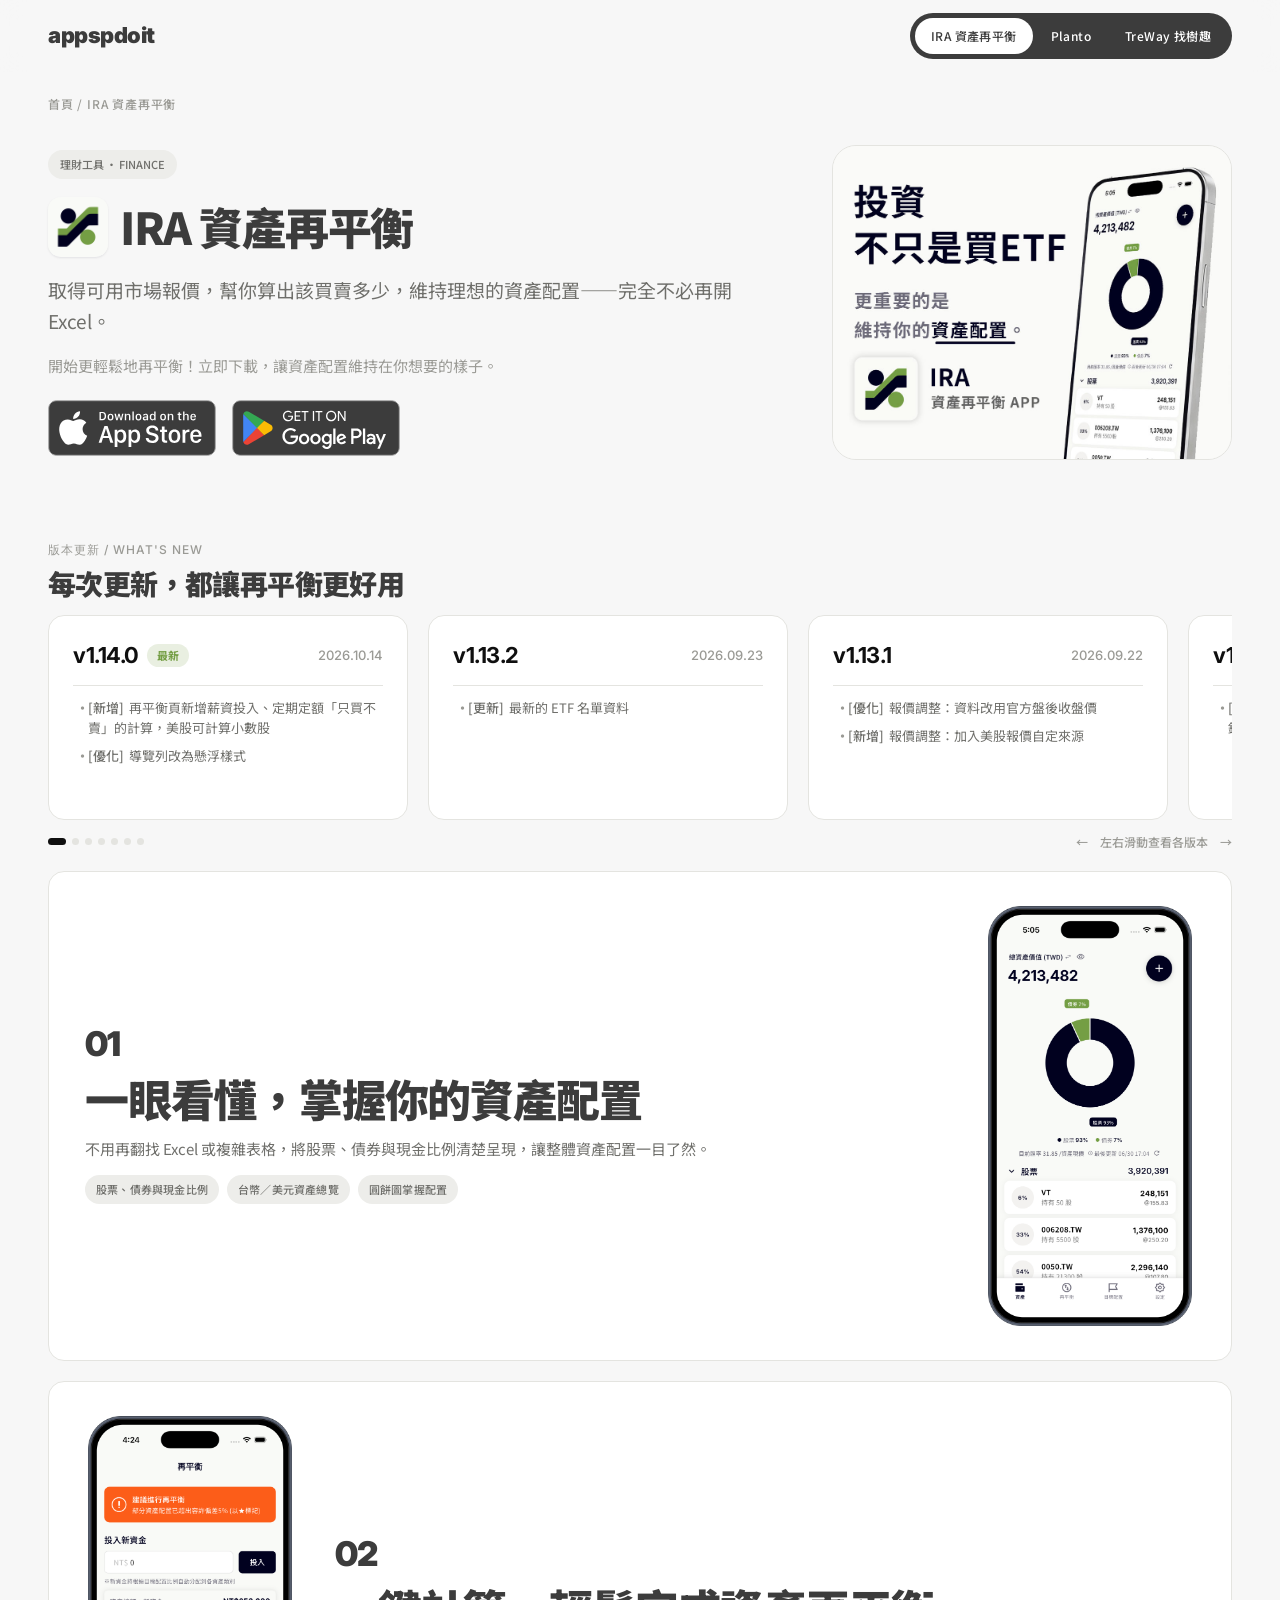
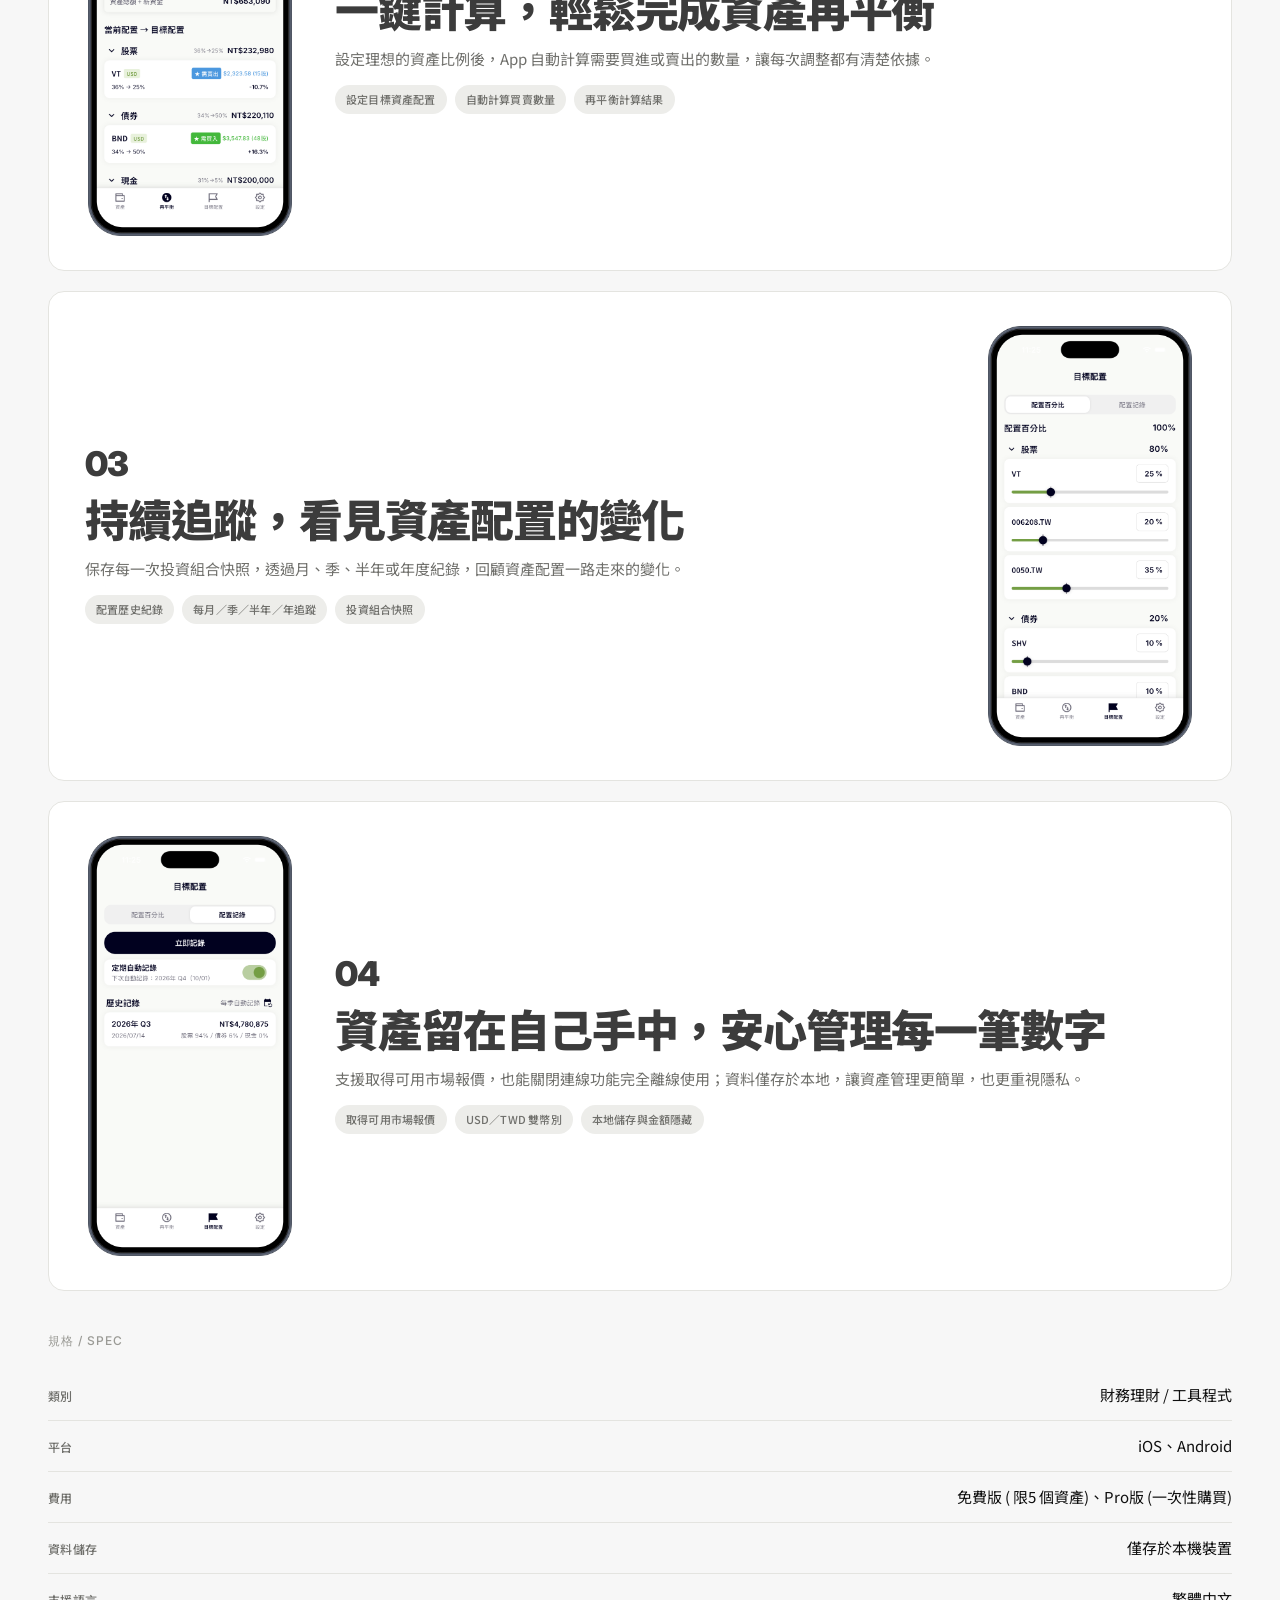
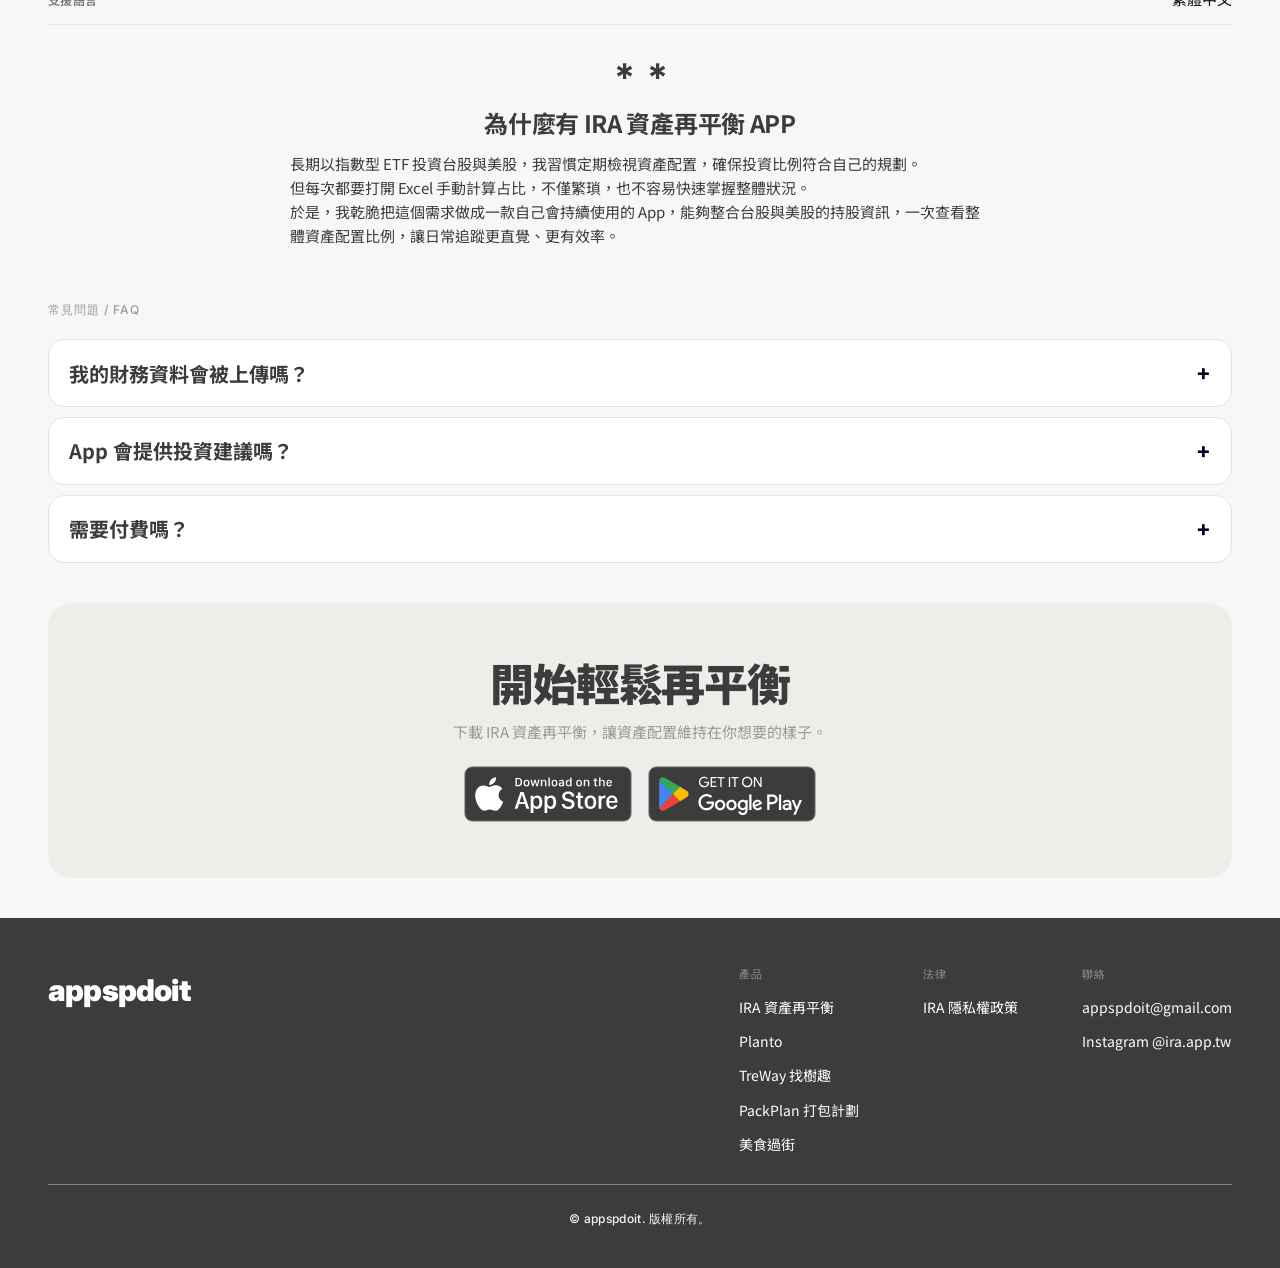
==== apps/ira.html @ a9413c8d "feat(fofo): 新增美食過街遊戲介紹頁，首頁改為每行 3 張卡 - game/fofo.html：照產品頁版型，含 hero（立即開玩按鈕）、三段功能介紹、規格、FAQ - 截圖取自線上版遊戲" ====
<!DOCTYPE html>
<html lang="zh-Hant">
<head>
  <!-- Google tag (gtag.js) -->
  <script async src="https://www.googletagmanager.com/gtag/js?id=G-VL5T086PDW"></script>
  <script>
    window.dataLayer = window.dataLayer || [];
    function gtag(){dataLayer.push(arguments);}
    gtag('js', new Date());

    gtag('config', 'G-VL5T086PDW');
  </script>
  <meta charset="UTF-8">
  <meta name="viewport" content="width=device-width, initial-scale=1.0">
  <title>IRA 資產再平衡 — appspdoit</title>
  <meta name="description" content="取得可用市場報價，一鍵計算資產再平衡買賣數量。支援美元台幣雙幣別，資料只存本地。">
  <link rel="preconnect" href="https://fonts.googleapis.com">
  <link rel="preconnect" href="https://fonts.gstatic.com" crossorigin>
  <link href="https://fonts.googleapis.com/css2?family=Inter:wght@400;500;700;900&family=Noto+Sans+TC:wght@400;500;700;900&display=swap" rel="stylesheet">
  <link rel="stylesheet" href="../assets/style.css">
  <link rel="icon" href="../assets/icon_appsodoit.png">
</head>
<body class="theme-ira">
  <input type="checkbox" id="nav-toggle" class="nav-toggle" aria-hidden="true" tabindex="-1">
  <header class="site-header">
    <div class="container nav has-menu">
      <a class="wordmark" href="../index.html">appspdoit</a>
      <nav class="nav-pill">
        <a class="active" href="ira.html">IRA 資產再平衡</a>
        <a href="planto.html">Planto</a>
        <a href="treway.html">TreWay 找樹趣</a>
      </nav>
      <label for="nav-toggle" class="burger" aria-label="開啟選單">
        <span></span><span></span><span></span>
      </label>
    </div>
  </header>

  <label for="nav-toggle" class="nav-overlay" aria-hidden="true"></label>
  <aside class="mobile-menu" aria-label="產品選單">
    <div class="mobile-menu-head">
      <span class="section-label">產品 / APPS</span>
      <label for="nav-toggle" class="menu-close" aria-label="關閉選單">✕</label>
    </div>
    <a class="active" href="ira.html">IRA 資產再平衡</a>
    <a href="planto.html">Planto</a>
    <a href="treway.html">TreWay 找樹趣</a>
    <a href="packplan.html">PackPlan 打包計劃</a>
    <a href="../game/fofo.html">美食過街</a>
  </aside>

  <div class="container crumb"><a href="../index.html">首頁</a> / IRA 資產再平衡</div>

  <main class="container">
    <section class="app-hero">
      <div class="app-hero-copy">
        <span class="chip">理財工具 · FINANCE</span>
        <div class="app-title">
          <img class="app-icon" src="../assets/app-icon-ira.png" alt="IRA 資產再平衡 App 圖示">
          <h1>IRA 資產再平衡</h1>
        </div>
        <p class="lede">取得可用市場報價，幫你算出該買賣多少，維持理想的資產配置——完全不必再開 Excel。</p>
        <p class="app-hero-note">開始更輕鬆地再平衡！立即下載，讓資產配置維持在你想要的樣子。</p>
        <div class="store-badges">
          <a href="https://apps.apple.com/tw/app/ira-%E8%B3%87%E7%94%A2%E5%86%8D%E5%B9%B3%E8%A1%A1/id6756092380" target="_blank" rel="noopener"><img src="../assets/badge-appstore.svg" alt="Download on the App Store"></a>
          <a href="https://play.google.com/store/apps/details?id=com.appspdoit.ira_app" target="_blank" rel="noopener"><img src="../assets/badge-googleplay.svg" alt="Get it on Google Play"></a>
        </div>
      </div>
      <div class="app-hero-media"><img src="../assets/ira-hero.png" alt="IRA 資產再平衡宣傳圖"></div>
    </section>

    <section class="whatsnew">
      <p class="section-label">版本更新 / WHAT'S NEW</p>
      <h2 class="wn-head">每次更新，都讓再平衡更好用</h2>
      <div class="wn-slider">
        <article class="wn-card">
          <div class="wn-card-top">
            <span class="wn-ver">v1.14.0</span>
            <span class="wn-latest">最新</span>
            <span class="wn-date">2026.10.14</span>
          </div>
          <div class="wn-divider"></div>
          <ul class="wn-notes">
            <li><span class="wn-tag add">[新增]</span>再平衡頁新增薪資投入、定期定額「只買不賣」的計算，美股可計算小數股</li>
            <li><span class="wn-tag imp">[優化]</span>導覽列改為懸浮樣式</li>
          </ul>
        </article>

        <article class="wn-card">
          <div class="wn-card-top">
            <span class="wn-ver">v1.13.2</span>
            <span class="wn-date">2026.09.23</span>
          </div>
          <div class="wn-divider"></div>
          <ul class="wn-notes">
            <li><span class="wn-tag imp">[更新]</span>最新的 ETF 名單資料</li>
          </ul>
        </article>

        <article class="wn-card">
          <div class="wn-card-top">
            <span class="wn-ver">v1.13.1</span>
            <span class="wn-date">2026.09.22</span>
          </div>
          <div class="wn-divider"></div>
          <ul class="wn-notes">
            <li><span class="wn-tag imp">[優化]</span>報價調整：資料改用官方盤後收盤價</li>
            <li><span class="wn-tag add">[新增]</span>報價調整：加入美股報價自定來源</li>
          </ul>
        </article>

        <article class="wn-card">
          <div class="wn-card-top">
            <span class="wn-ver">v1.12.1</span>
            <span class="wn-date">2026.08.05</span>
          </div>
          <div class="wn-divider"></div>
          <ul class="wn-notes">
            <li><span class="wn-tag imp">[優化]</span>「隱藏金額」全面升級：再平衡頁與配置記錄的金額、持股數一併遮蔽，隱私保護更完整</li>
          </ul>
        </article>

        <article class="wn-card">
          <div class="wn-card-top">
            <span class="wn-ver">v1.12.0</span>
            <span class="wn-date">2026.07.29</span>
          </div>
          <div class="wn-divider"></div>
          <ul class="wn-notes">
            <li><span class="wn-tag add">[新增]</span>深色模式</li>
            <li><span class="wn-tag imp">[優化]</span>全站彈窗與分頁樣式統一，細節更精緻</li>
            <li><span class="wn-tag fix">[修正]</span>重新匯入資料後「配置記錄」不顯示的問題</li>
          </ul>
        </article>

        <article class="wn-card">
          <div class="wn-card-top">
            <span class="wn-ver">v1.11.3</span>
            <span class="wn-date">2026.07.14</span>
          </div>
          <div class="wn-divider"></div>
          <ul class="wn-notes">
            <li><span class="wn-tag add">[新增]</span>「配置記錄」快照：自動記錄投資組合，支援每月/季/半年/年回顧</li>
            <li><span class="wn-tag add">[新增]</span>記錄可左右滑刪除、細項頁切換幣別</li>
            <li><span class="wn-tag imp">[優化]</span>App 開啟的更新說明彈窗改版</li>
          </ul>
        </article>

        <article class="wn-card">
          <div class="wn-card-top">
            <span class="wn-ver">v1.11.1</span>
            <span class="wn-date">2026.06.30</span>
          </div>
          <div class="wn-divider"></div>
          <ul class="wn-notes">
            <li><span class="wn-tag add">[新增]</span>「隱藏金額」眼睛開關</li>
            <li><span class="wn-tag add">[新增]</span>圓餅圖分組/幣別篩選、總資產標題點一下循環切換幣別</li>
            <li><span class="wn-tag imp">[優化]</span>股數小數、再平衡計算式格式等多項顯示</li>
          </ul>
        </article>

        <article class="wn-card">
          <div class="wn-card-top">
            <span class="wn-ver">v1.10.0</span>
            <span class="wn-date">2026.05.08</span>
          </div>
          <div class="wn-divider"></div>
          <ul class="wn-notes">
            <li><span class="wn-tag add">[新增]</span>更新報價：線上更新股價與匯率，可一鍵關閉離線使用</li>
            <li><span class="wn-tag add">[新增]</span>內建中文股票代號清單與建議下拉</li>
            <li><span class="wn-tag imp">[優化]</span>首頁說明與圖例說明彈窗</li>
          </ul>
        </article>
      </div>
      <div class="wn-foot">
        <div class="wn-dots"><i class="active"></i><i></i><i></i><i></i><i></i><i></i><i></i></div>
        <span class="wn-hint">←　左右滑動查看各版本　→</span>
      </div>
    </section>

    <section class="features">
      <article class="feature-card">
        <div class="feature-body">
          <span class="feature-num">01</span>
          <h3>一眼看懂，掌握你的資產配置</h3>
          <p>不用再翻找 Excel 或複雜表格，將股票、債券與現金比例清楚呈現，讓整體資產配置一目了然。</p>
          <div class="chips">
            <span class="chip-sm">股票、債券與現金比例</span>
            <span class="chip-sm">台幣／美元資產總覽</span>
            <span class="chip-sm">圓餅圖掌握配置</span>
          </div>
        </div>
        <div class="feature-media feature-media--shot"><img src="../assets/ira-screen-1.png" alt="IRA 資產總覽畫面"></div>
      </article>

      <article class="feature-card">
        <div class="feature-body">
          <span class="feature-num">02</span>
          <h3>一鍵計算，輕鬆完成資產再平衡</h3>
          <p>設定理想的資產比例後，App 自動計算需要買進或賣出的數量，讓每次調整都有清楚依據。</p>
          <div class="chips">
            <span class="chip-sm">設定目標資產配置</span>
            <span class="chip-sm">自動計算買賣數量</span>
            <span class="chip-sm">再平衡計算結果</span>
          </div>
        </div>
        <div class="feature-media feature-media--shot"><img src="../assets/ira-screen-2.png" alt="IRA 再平衡計算畫面"></div>
      </article>

      <article class="feature-card">
        <div class="feature-body">
          <span class="feature-num">03</span>
          <h3>持續追蹤，看見資產配置的變化</h3>
          <p>保存每一次投資組合快照，透過月、季、半年或年度紀錄，回顧資產配置一路走來的變化。</p>
          <div class="chips">
            <span class="chip-sm">配置歷史紀錄</span>
            <span class="chip-sm">每月／季／半年／年追蹤</span>
            <span class="chip-sm">投資組合快照</span>
          </div>
        </div>
        <div class="feature-media feature-media--shot"><img src="../assets/ira-screen-3.png" alt="IRA 目標配置設定畫面"></div>
      </article>

      <article class="feature-card">
        <div class="feature-body">
          <span class="feature-num">04</span>
          <h3>資產留在自己手中，安心管理每一筆數字</h3>
          <p>支援取得可用市場報價，也能關閉連線功能完全離線使用；資料僅存於本地，讓資產管理更簡單，也更重視隱私。</p>
          <div class="chips">
            <span class="chip-sm">取得可用市場報價</span>
            <span class="chip-sm">USD／TWD 雙幣別</span>
            <span class="chip-sm">本地儲存與金額隱藏</span>
          </div>
        </div>
        <div class="feature-media feature-media--shot"><img src="../assets/ira-screen-4.png" alt="IRA 配置記錄畫面"></div>
      </article>
    </section>

    <section class="spec">
      <p class="section-label">規格 / SPEC</p>
      <div class="spec-list">
        <div class="spec-row"><span class="k">類別</span><span class="v">財務理財 / 工具程式</span></div>
        <div class="spec-row"><span class="k">平台</span><span class="v">iOS、Android</span></div>
        <div class="spec-row"><span class="k">費用</span><span class="v">免費版 ( 限5 個資產)、Pro版 (一次性購買)</span></div>
        <div class="spec-row"><span class="k">資料儲存</span><span class="v">僅存於本機裝置</span></div>
        <div class="spec-row"><span class="k">支援語言</span><span class="v">繁體中文</span></div>
      </div>

      <div class="why">
        <span class="why-mark">＊＊</span>
        <h3>為什麼有 IRA 資產再平衡 APP</h3>
        <p>長期以指數型 ETF 投資台股與美股，我習慣定期檢視資產配置，確保投資比例符合自己的規劃。<br>但每次都要打開 Excel 手動計算占比，不僅繁瑣，也不容易快速掌握整體狀況。<br>於是，我乾脆把這個需求做成一款自己會持續使用的 App，能夠整合台股與美股的持股資訊，一次查看整體資產配置比例，讓日常追蹤更直覺、更有效率。</p>
      </div>
    </section>

    <!-- 先隱藏：方案 / PLANS 區塊（恢復時移除本註解即可）
    <section class="plans">
      <p class="section-label">方案 / PLANS</p>
      <h2 class="plans-head">免費開始，隨時升級 Pro</h2>
      <p class="plans-sub">免費版可管理 5 個資產；升級 Pro 解鎖無限資產與多種報價自動刷新間隔。一次性購買，無訂閱。</p>
      <div class="compare-wrap">
        <table class="compare">
          <thead>
            <tr>
              <th class="c-feat" scope="col">功能</th>
              <th class="c-free" scope="col">免費版</th>
              <th class="c-pro pro" scope="col">Pro 版<span class="c-badge">推薦</span></th>
            </tr>
          </thead>
          <tbody>
            <tr>
              <th scope="row">資產數量上限</th>
              <td class="diff-free">5 個</td>
              <td class="pro diff-pro">無限制</td>
            </tr>
            <tr>
              <th scope="row">報價自動刷新間隔</th>
              <td class="diff-free">手動更新</td>
              <td class="pro diff-pro">多種間隔可選</td>
            </tr>
            <tr>
              <th scope="row">資產配置圓餅圖總覽</th>
              <td><span class="chk-free">✓</span></td>
              <td class="pro"><span class="chk">✓</span></td>
            </tr>
            <tr>
              <th scope="row">一鍵再平衡計算</th>
              <td><span class="chk-free">✓</span></td>
              <td class="pro"><span class="chk">✓</span></td>
            </tr>
            <tr>
              <th scope="row">取得可用市場報價</th>
              <td><span class="chk-free">✓</span></td>
              <td class="pro"><span class="chk">✓</span></td>
            </tr>
            <tr>
              <th scope="row">USD／TWD 雙幣別</th>
              <td><span class="chk-free">✓</span></td>
              <td class="pro"><span class="chk">✓</span></td>
            </tr>
            <tr>
              <th scope="row">配置歷史與快照</th>
              <td><span class="chk-free">✓</span></td>
              <td class="pro"><span class="chk">✓</span></td>
            </tr>
            <tr>
              <th scope="row">本地儲存與金額隱藏</th>
              <td><span class="chk-free">✓</span></td>
              <td class="pro"><span class="chk">✓</span></td>
            </tr>
            <tr>
              <th scope="row">離線使用</th>
              <td><span class="chk-free">✓</span></td>
              <td class="pro"><span class="chk">✓</span></td>
            </tr>
            <tr class="row-price">
              <th scope="row">價格</th>
              <td>免費</td>
              <td class="pro diff-pro">一次性購買</td>
            </tr>
          </tbody>
        </table>
      </div>
      <p class="plans-note">免費版只限5個資產其他沒什麼差別功能，給配置越簡單的人完全使用！</p>
    </section>
    -->

    <section class="faq">
      <p class="section-label">常見問題 / FAQ</p>
      <div class="faq-list">
        <details class="faq-item">
          <summary>我的財務資料會被上傳嗎？</summary>
          <p>不會。你的投資組合與配置資料僅儲存在本機裝置上，App 不會將其上傳至伺服器。</p>
        </details>
        <details class="faq-item">
          <summary>App 會提供投資建議嗎？</summary>
          <p>不會。IRA 是一個計算與記錄工具，僅根據你輸入的目標比例協助試算，不構成任何投資建議或理財顧問服務。</p>
        </details>
        <details class="faq-item">
          <summary>需要付費嗎？</summary>
          <p>提供免費版（可加入 5 個資產）；如需加入更多資產，可透過一次性購買升級 Pro 版。</p>
        </details>
      </div>
    </section>

    <section class="cta">
      <h2>開始輕鬆再平衡</h2>
      <p>下載 IRA 資產再平衡，讓資產配置維持在你想要的樣子。</p>
      <div class="store-badges">
        <a href="https://apps.apple.com/tw/app/ira-%E8%B3%87%E7%94%A2%E5%86%8D%E5%B9%B3%E8%A1%A1/id6756092380" target="_blank" rel="noopener"><img src="../assets/badge-appstore.svg" alt="Download on the App Store"></a>
        <a href="https://play.google.com/store/apps/details?id=com.appspdoit.ira_app" target="_blank" rel="noopener"><img src="../assets/badge-googleplay.svg" alt="Get it on Google Play"></a>
      </div>
    </section>
  </main>

  <footer class="site-footer">
    <div class="container">
      <div class="footer-top">
        <span class="footer-wordmark">appspdoit</span>
        <div class="footer-cols">
          <div class="footer-col">
            <h4>產品</h4>
            <a href="../index.html#apps">IRA 資產再平衡</a>
            <a href="planto.html">Planto</a>
            <a href="treway.html">TreWay 找樹趣</a>
            <a href="packplan.html">PackPlan 打包計劃</a>
            <a href="../game/fofo.html">美食過街</a>
          </div>
          <div class="footer-col">
            <h4>法律</h4>
            <a href="../legal/ira-privacy.html">IRA 隱私權政策</a>
          </div>
          <div class="footer-col">
            <h4>聯絡</h4>
            <a href="mailto:appspdoit@gmail.com">appspdoit@gmail.com</a>
            <a href="https://www.instagram.com/ira.app.tw/" target="_blank" rel="noopener">Instagram @ira.app.tw</a>
          </div>
        </div>
      </div>
      <div class="footer-bottom">
        <span class="copy">© appspdoit. 版權所有。</span>
      </div>
    </div>
  </footer>
</body>
</html>
---- assets/style.css ----
/* ==========================================================================
   appspdoit — 共用樣式表（monochrome design system）
   對應 Figma：#Desktop · Home / #Desktop · IRA
   純 CSS，支援亮/暗色主題、響應式
   ========================================================================== */

:root {
  /* 顏色 tokens（取自 Figma 🎨 Design System） */
  --bg-page:      #f7f7f7;
  --bg-card:      #ffffff;
  --bg-subtle:    #ededea;
  --border:       #e4e4e0;
  --border-strong:#848484;

  --ink:          #0f0f0f;  /* 內文主色 */
  --ink-second:   #3c3c3c;  /* 字標 / 標題 / 深色元件 */
  --ink-muted:    #6f6f6b;
  --ink-faint:    #9a9a95;
  --ink-inverse:  #ffffff;
  --ink-inverse2: #f5f5f5;

  --surface-dark: #3c3c3c;  /* 頁尾 / 導覽膠囊 底色 */

  /* 主要按鈕（亮色：深底白字） */
  --btn-bg: var(--surface-dark);
  --btn-fg: var(--ink-inverse);

  /* 導覽膠囊 */
  --nav-bg:        var(--surface-dark);
  --nav-item:      var(--ink-inverse);
  --nav-active-bg: var(--bg-card);
  --nav-active-fg: var(--ink-second);

  /* 各 app 主題重點色（功能編號 / 小重點） */
  --accent: var(--ink-second);
  /* 法律頁內文重點色（統一深藍黑，與 IRA 相同） */
  --hl: #01011f;

  /* 相容舊法律頁樣式所需變數 */
  --bg: var(--bg-page);
  --bg-alt: var(--bg-subtle);
  --surface: var(--bg-card);
  --text: var(--ink);
  --text-muted: var(--ink-muted);
  --text-faint: var(--ink-faint);

  --radius: 16px;
  --maxw: 1280px;
  --pad: 48px;

  --shadow:    0 1px 3px rgba(16, 24, 40, .05), 0 1px 2px rgba(16, 24, 40, .04);
  --shadow-lg: 0 20px 54px rgba(13, 13, 13, .12);

  --font-latin: "Inter", -apple-system, BlinkMacSystemFont, "Segoe UI", Roboto, Helvetica, Arial, sans-serif;
  --font-cjk: "Noto Sans TC", "PingFang TC", "Microsoft JhengHei", sans-serif;
  --font: var(--font-latin), var(--font-cjk);

  /* 品牌強調色（版本更新標籤 / 方案表 Pro 欄）——各 app 主題覆寫；
     -soft / -tint 以 color-mix 對 --bg-card 推導，亮暗自動適配 */
  --brand:      #16a34a;                                          /* IRA 綠（預設） */
  --brand-ink:  #0f7a37;                                          /* soft 底上的文字 / 強調 */
  --brand-fg:   #ffffff;                                          /* brand 底上的文字 */
  --brand-soft: color-mix(in srgb, var(--brand) 16%, var(--bg-card));
  --brand-tint: color-mix(in srgb, var(--brand) 7%, var(--bg-card));
}

/* 各 app 主題色（重點色 + 品牌強調色） */
.theme-ira    { --accent: #01011f; --brand: #749E44; --brand-ink: #749E44; }
.theme-planto { --accent: #123020; --brand: #3f7a34; --brand-ink: #2f6a26; }
.theme-treway { --accent: #2c1c06; --brand: #7a5a3c; --brand-ink: #5f4326; }
.theme-packplan { --accent: #351500; --brand: #FF6B00; --brand-ink: #D65300; }
.theme-fofo   { --accent: #2b1e12; --brand: #BF5722; --brand-ink: #A4471A; }

@media (prefers-color-scheme: dark) {
  :root {
    --bg-page:      #111110;
    --bg-card:      #1b1b19;
    --bg-subtle:    #262623;
    --border:       #2f2f2b;
    --border-strong:#4d4d48;

    --ink:          #f3f3ef;
    --ink-second:   #ececE7;
    --ink-muted:    #adada6;
    --ink-faint:    #7c7c76;
    --ink-inverse:  #ffffff;
    --ink-inverse2: #f5f5f5;

    --surface-dark: #232320;

    --btn-bg: #f1f1ec;
    --btn-fg: #131311;

    --nav-bg:        #000000;
    --nav-item:      #e9e9e4;
    --nav-active-bg: #f1f1ec;
    --nav-active-fg: #131311;

    --accent: #e9e9e4;
    --hl: #cfe0ff;

    /* 暗色：品牌色提亮以維持對比，brand 底上改用深字 */
    --brand:     #34d17f;
    --brand-ink: #8fe9b3;
    --brand-fg:  #0c1a11;

    --shadow:    0 1px 3px rgba(0, 0, 0, .5);
    --shadow-lg: 0 20px 54px rgba(0, 0, 0, .55);
  }
  .theme-ira    { --accent: #cfe0ff; --brand: #9dc46e; --brand-ink: #b7d98f; }
  .theme-planto { --accent: #bfe7cd; --brand: #7fc96a; --brand-ink: #bfe7cd; }
  .theme-treway { --accent: #e8d3b3; --brand: #c9a878; --brand-ink: #e8d3b3; }
  .theme-packplan { --accent: #FFD4B0; --brand: #FF8A1F; --brand-ink: #FF9C3A; }
  .theme-fofo   { --accent: #F5DCC4; --brand: #E07A3C; --brand-ink: #F09A60; }
}

/* ---------- 基礎 ---------- */
* { box-sizing: border-box; }
html {
  scroll-behavior: smooth;
  /* sticky header 高度（72px）+ 20px 呼吸空間，避免錨點跳轉時標題被 header 蓋住 */
  scroll-padding-top: 92px;
}

body {
  margin: 0;
  font-family: var(--font-cjk), var(--font-latin);
  color: var(--ink);
  background: var(--bg-page);
  line-height: 1.6;
  -webkit-font-smoothing: antialiased;
  text-rendering: optimizeLegibility;
}

a { color: inherit; text-decoration: none; }

img { max-width: 100%; display: block; }

.container {
  width: 100%;
  max-width: var(--maxw);
  margin: 0 auto;
  padding: 0 var(--pad);
}

/* 拉丁字（品牌、按鈕、標籤）用 Inter */
.wordmark, .btn, .eyebrow, .section-label, .platform, .footer-wordmark,
.footer-col h4, .footer-bottom, .feature-num { font-family: var(--font-latin); }

/* ---------- 導覽列 ---------- */
.site-header {
  position: sticky;
  top: 0;
  z-index: 20;
  background: color-mix(in srgb, var(--bg-page) 90%, transparent);
  backdrop-filter: saturate(150%) blur(12px);
}
.site-header .nav {
  display: flex;
  align-items: center;
  justify-content: space-between;
  height: 72px;
}
.wordmark {
  font-weight: 900;
  font-size: 22px;
  letter-spacing: -.5px;
  color: var(--ink-second);
}
.nav-pill {
  display: inline-flex;
  align-items: center;
  gap: 2px;
  padding: 5px;
  border-radius: 999px;
  background: var(--nav-bg);
}
.nav-pill a {
  padding: 8px 16px;
  border-radius: 999px;
  font-family: var(--font-cjk);
  font-weight: 500;
  font-size: 12px;
  letter-spacing: .4px;
  color: var(--nav-item);
  white-space: nowrap;
  flex: 0 0 auto;
  transition: background .15s, color .15s;
}
.nav-pill a:hover { color: var(--nav-active-fg); background: color-mix(in srgb, var(--nav-active-bg) 25%, transparent); }
.nav-pill a.active { background: var(--nav-active-bg); color: var(--nav-active-fg); }
.nav-pill a.active:hover { background: var(--nav-active-bg); }

/* ---------- 手機版漢堡選單（右側抽屜，對應 Figma：Mobile · IRA · 選單開啟） ---------- */
.nav-toggle { position: absolute; opacity: 0; width: 0; height: 0; pointer-events: none; }
.burger {
  display: none;               /* 桌機隱藏；行動版由 .has-menu 顯示 */
  flex-direction: column;
  align-items: center;
  justify-content: center;
  gap: 5px;
  width: 46px;
  height: 40px;
  flex: 0 0 auto;
  border-radius: 12px;
  background: var(--bg-card);
  border: 1px solid var(--border);
  box-shadow: var(--shadow);
  cursor: pointer;
}
.burger span {
  display: block;
  width: 20px;
  height: 2px;
  border-radius: 2px;
  background: var(--ink-second);
}
.nav-overlay {
  display: none;
  position: fixed;
  inset: 0;
  z-index: 55;
  background: rgba(0, 0, 0, .42);
  opacity: 0;
  visibility: hidden;
  transition: opacity .28s ease, visibility .28s ease;
}
.mobile-menu {
  display: none;
  position: fixed;
  top: 0;
  right: 0;
  z-index: 60;
  height: 100%;
  width: min(80vw, 320px);
  flex-direction: column;
  padding: 14px 10px 24px;
  background: var(--surface-dark);
  box-shadow: -10px 0 40px rgba(0, 0, 0, .3);
  transform: translateX(100%);
  transition: transform .28s ease;
}
.mobile-menu-head {
  display: flex;
  align-items: center;
  justify-content: space-between;
  padding: 8px 14px 10px;
}
.mobile-menu-head .section-label { margin: 0; color: var(--ink-faint); }
.menu-close {
  cursor: pointer;
  color: var(--ink-inverse);
  font-size: 20px;
  line-height: 1;
  padding: 4px 10px;
  border-radius: 8px;
}
.menu-close:hover { background: rgba(255, 255, 255, .1); }
.mobile-menu a {
  padding: 16px 14px;
  font-family: var(--font-cjk);
  font-weight: 500;
  font-size: 16px;
  color: var(--ink-inverse);
  border-top: 1px solid rgba(255, 255, 255, .12);
}
.mobile-menu a.active { font-weight: 700; }
.mobile-menu a:hover { background: rgba(255, 255, 255, .06); }
.nav-toggle:checked ~ .nav-overlay { opacity: 1; visibility: visible; }
.nav-toggle:checked ~ .mobile-menu { transform: translateX(0); }

/* ---------- 按鈕 ---------- */
.btn {
  display: inline-flex;
  align-items: center;
  gap: 8px;
  padding: 13px 22px;
  border-radius: 999px;
  font-weight: 500;
  font-size: 13px;
  letter-spacing: .6px;
  border: 1px solid transparent;
  background: var(--bg-card);
  color: var(--ink-second);
  cursor: pointer;
  transition: transform .15s ease, background .15s, border-color .15s, box-shadow .15s;
}
.btn:hover { transform: translateY(-1px); }
.btn-primary { background: var(--btn-bg); color: var(--btn-fg); }
.btn-primary:hover { box-shadow: var(--shadow-lg); }
.btn-outline { background: var(--bg-card); color: var(--ink-second); border-color: var(--border); }
.btn-outline:hover { border-color: var(--border-strong); }

/* ---------- Hero（首頁） ---------- */
.hero {
  display: flex;
  flex-direction: column;
  align-items: flex-start;
  gap: 26px;
  padding: 64px 0 56px;
}
.eyebrow {
  display: inline-flex;
  align-items: center;
  gap: 8px;
  padding: 9px 14px;
  border-radius: 999px;
  background: var(--bg-card);
  border: 1px solid var(--border);
  font-weight: 500;
  font-size: 12px;
  letter-spacing: .6px;
  color: var(--ink-muted);
}
.eyebrow .dot {
  width: 8px; height: 8px; border-radius: 50%;
  background: #3fae6a;
  box-shadow: 0 0 0 3px color-mix(in srgb, #3fae6a 22%, transparent);
}
.hero h1 {
  margin: 0;
  font-family: var(--font-cjk);
  font-weight: 900;
  font-size: clamp(2.6rem, 6vw, 66px);
  line-height: 1.04;
  letter-spacing: -2px;
  color: var(--ink-second);
}
.hero .lede {
  margin: 0;
  max-width: 640px;
  font-size: 19px;
  line-height: 1.6;
  color: var(--ink-muted);
}

/* ---------- 區塊標題（eyebrow label） ---------- */
.section-label {
  font-weight: 500;
  font-size: 12px;
  letter-spacing: 1px;
  color: var(--ink-faint);
  margin: 0 0 20px;
}

/* ---------- 產品卡（首頁） ---------- */
.apps-section { padding: 8px 0 64px; }
.cards {
  display: grid;
  grid-template-columns: repeat(3, 1fr);
  gap: 20px;
}
.app-card {
  display: flex;
  flex-direction: column;
  gap: 16px;
  color: inherit;
}
.app-card .preview {
  border-radius: 16px;
  border: 1px solid var(--border);
  background: var(--bg-card);
  overflow: hidden;
  transition: transform .2s ease, box-shadow .2s ease, border-color .2s;
}
.app-card .preview img { width: 100%; height: auto; display: block; }
.app-card:hover .preview {
  transform: translateY(-4px);
  box-shadow: var(--shadow-lg);
  border-color: var(--border-strong);
}
.preview--empty {
  display: grid;
  place-items: center;
  font-size: 76px;
  background:
    radial-gradient(120% 120% at 50% 0%, color-mix(in srgb, var(--accent) 8%, var(--bg-card)), var(--bg-card));
}
.app-card .meta {
  display: flex;
  align-items: center;
  gap: 10px;
}
.tag {
  font-family: var(--font-cjk);
  font-weight: 500;
  font-size: 11px;
  letter-spacing: .4px;
  padding: 6px 12px;
  border-radius: 999px;
  background: var(--bg-subtle);
  border: 1px solid var(--border);
  color: var(--ink-second);
  white-space: nowrap;
}
.app-card h3 {
  margin: 0;
  font-family: var(--font-cjk);
  font-weight: 700;
  font-size: 20px;
  color: var(--ink-second);
}
.app-card p {
  margin: 0;
  font-size: 15px;
  line-height: 1.58;
  color: var(--ink-muted);
}
.platform {
  font-weight: 500;
  font-size: 11px;
  letter-spacing: .6px;
  color: var(--ink-faint);
}

/* ---------- 麵包屑 ---------- */
.crumb {
  padding-top: 22px;
  font-family: var(--font-cjk);
  font-weight: 500;
  font-size: 12px;
  letter-spacing: .8px;
  color: var(--ink-faint);
}
.crumb a { color: var(--ink-faint); }
.crumb a:hover { color: var(--ink-muted); }

/* ---------- 產品頁 Hero ---------- */
.app-hero {
  display: flex;
  align-items: center;
  gap: 40px;
  padding: 32px 0 40px;
}
.app-hero-copy {
  flex: 1 1 0;
  min-width: 0;
  display: flex;
  flex-direction: column;
  align-items: flex-start;
  gap: 18px;
}
.chip {
  font-family: var(--font-cjk);
  font-weight: 500;
  font-size: 11px;
  padding: 6px 12px;
  border-radius: 999px;
  background: var(--bg-subtle);
  color: var(--ink-muted);
}
.app-hero h1 {
  margin: 0;
  font-family: var(--font-cjk);
  font-weight: 900;
  font-size: clamp(2rem, 5vw, 44px);
  line-height: 1.08;
  letter-spacing: -1.2px;
  color: var(--ink-second);
}
.app-hero .lede {
  margin: 0;
  font-size: 19px;
  line-height: 1.6;
  color: var(--ink-muted);
}
.store-buttons { display: flex; gap: 12px; flex-wrap: wrap; padding-top: 4px; }

/* App 標題（icon + 名稱） */
.app-title { display: flex; align-items: center; gap: 12px; }
.app-title .app-icon {
  width: 60px; height: 60px; flex-shrink: 0;
  border-radius: 13px;
  box-shadow: var(--shadow);
}
.app-hero-note { margin: 0; font-size: 15px; line-height: 1.6; color: var(--ink-faint); }

/* 商店下載徽章 */
.store-badges { display: flex; gap: 16px; flex-wrap: wrap; align-items: center; padding-top: 4px; }
.store-badges a { display: block; transition: transform .15s ease, opacity .15s; }
.store-badges a:hover { transform: translateY(-1px); opacity: .88; }
.store-badges img { height: 56px; width: auto; display: block; }

.app-hero-media {
  flex-shrink: 0;
  width: 400px;
  border-radius: 24px;
  border: 1px solid var(--border);
  background: var(--bg-card);
  overflow: hidden;
}
.app-hero-media img { width: 100%; height: auto; display: block; }
.app-hero-media.preview--empty { aspect-ratio: 4 / 3; }

/* ---------- 功能卡（產品頁） ---------- */
.features {
  display: flex;
  flex-direction: column;
  gap: 20px;
  padding: 12px 0 8px;
}
.feature-card {
  display: flex;
  align-items: center;
  gap: 40px;
  padding: 34px 36px;
  border-radius: 16px;
  background: var(--bg-card);
  border: 1px solid var(--border);
}
.feature-card:nth-child(even) { flex-direction: row-reverse; }
.feature-body {
  flex: 1 1 0;
  min-width: 0;
  display: flex;
  flex-direction: column;
  gap: 14px;
}
.feature-num {
  font-weight: 900;
  font-size: 34px;
  letter-spacing: -1px;
  color: var(--ink-second);
  line-height: 1;
}
.feature-body h3 {
  margin: 0;
  font-family: var(--font-cjk);
  font-weight: 900;
  font-size: clamp(1.9rem, 4.2vw, 44px);
  line-height: 1.08;
  letter-spacing: -1.2px;
  color: var(--ink-second);
}
.feature-body > p {
  margin: 0;
  font-size: 15px;
  line-height: 1.6;
  color: var(--ink-muted);
}
.chips { display: flex; flex-wrap: wrap; gap: 8px; }
.chip-sm {
  font-family: var(--font-cjk);
  font-weight: 500;
  font-size: 11px;
  letter-spacing: .2px;
  padding: 6px 11px;
  border-radius: 999px;
  background: var(--bg-subtle);
  color: var(--ink-muted);
}
.feature-media {
  flex-shrink: 0;
  width: 210px;
  height: 420px;
  border-radius: 30px;
  padding: 10px;
  background: var(--bg-subtle);
  border: 1px solid var(--border);
}
/* 真實 App 截圖（含裝置外框，去除底框樣式） */
.feature-media--shot {
  background: none;
  border: none;
  padding: 0;
  display: flex;
  align-items: center;
  justify-content: center;
}
.feature-media--shot img { width: 100%; height: 100%; object-fit: contain; }
.media-screen {
  width: 100%;
  height: 100%;
  border-radius: 22px;
  background: linear-gradient(180deg, #cdeeea 0%, #ffffff 100%);
  display: flex;
  flex-direction: column;
  align-items: center;
  justify-content: center;
  gap: 10px;
  color: #4a4a45;
}
.media-emoji { font-size: 46px; line-height: 1; }
.media-label { font-size: 12px; color: #7d8a86; }
.media-screen img { width: 100%; height: 100%; object-fit: cover; border-radius: 22px; }

/* ---------- 規格 ---------- */
.spec { padding: 32px 0 8px; }
.spec-list { display: flex; flex-direction: column; }
.spec-row {
  display: flex;
  align-items: baseline;
  justify-content: space-between;
  gap: 16px;
  padding: 13px 0;
  border-bottom: 1px solid var(--border);
}
.spec-row .k {
  font-family: var(--font-cjk);
  font-weight: 500;
  font-size: 12px;
  letter-spacing: .3px;
  color: var(--ink-muted);
}
.spec-row .v {
  font-family: var(--font-cjk);
  font-size: 15px;
  color: var(--ink);
  text-align: right;
}

/* ---------- 為什麼有此 App ---------- */
.why {
  display: flex;
  flex-direction: column;
  align-items: center;
  gap: 14px;
  text-align: center;
  padding: 34px 36px 8px;
}
.why-mark {
  font-family: var(--font-latin);
  font-weight: 900;
  font-size: 34px;
  letter-spacing: -1px;
  line-height: 1;
  color: var(--ink-second);
}
.why h3 {
  margin: 0;
  font-family: var(--font-cjk);
  font-weight: 700;
  font-size: 24px;
  line-height: 1.3;
  letter-spacing: -.3px;
  color: var(--ink-second);
}
.why p { margin: 0; max-width: 700px; align-self: center; font-size: 15px; line-height: 1.6; text-align: left; color: var(--ink-second); }

/* ---------- FAQ ---------- */
.faq { padding: 36px 0 0; }
.faq-list { display: flex; flex-direction: column; gap: 10px; }
.faq-item {
  background: var(--bg-card);
  border: 1px solid var(--border);
  border-radius: 16px;
  padding: 0 20px;
}
.faq-item summary {
  list-style: none;
  cursor: pointer;
  display: flex;
  align-items: center;
  justify-content: space-between;
  gap: 16px;
  padding: 18px 0;
  font-family: var(--font-cjk);
  font-weight: 700;
  font-size: 20px;
  line-height: 1.35;
  color: var(--ink-second);
}
.faq-item summary::-webkit-details-marker { display: none; }
.faq-item summary::after {
  content: "+";
  font-family: var(--font-latin);
  font-size: 22px;
  color: var(--accent);
  transition: transform .2s;
}
.faq-item[open] summary::after { content: "\2212"; }
.faq-item p {
  margin: 0;
  padding: 0 0 18px;
  font-size: 15px;
  line-height: 1.6;
  color: var(--ink-muted);
}
.faq-item p a { color: var(--accent); text-decoration: underline; text-underline-offset: 2px; }

/* ---------- CTA ---------- */
.cta {
  margin: 40px 0;
  padding: 56px 24px;
  border-radius: 24px;
  background: var(--bg-subtle);
  display: flex;
  flex-direction: column;
  align-items: center;
  gap: 14px;
  text-align: center;
}
.cta h2 {
  margin: 0;
  font-family: var(--font-cjk);
  font-weight: 900;
  font-size: clamp(1.9rem, 5vw, 44px);
  line-height: 1.08;
  letter-spacing: -1.2px;
  color: var(--ink-second);
}
.cta p { margin: 0; font-size: 15px; color: var(--ink-faint); }
.cta .store-buttons { justify-content: center; padding-top: 8px; }
.cta .store-badges { justify-content: center; padding-top: 8px; }

/* ---------- 版本更新 slider（WHAT'S NEW） ---------- */
/* ---------- 跑馬燈（TreWay 樹資料更新公告） ---------- */
.tw-marquee-sec { padding: 24px 0 0; }
.tw-marquee {
  display: flex;
  align-items: center;
  gap: 14px;
  padding: 10px 16px;
  border-radius: 14px;
  background: color-mix(in srgb, var(--brand) 15%, var(--bg-card));
  border: 1px solid color-mix(in srgb, var(--brand) 30%, var(--border));
  overflow: hidden;
}
.tw-marquee-tag {
  flex: none;
  font-family: var(--font-cjk);
  font-weight: 700;
  font-size: 12px;
  letter-spacing: .3px;
  padding: 5px 12px;
  border-radius: 999px;
  background: var(--brand);
  color: var(--brand-fg);
}
.tw-marquee-vp {
  flex: 1 1 auto;
  min-width: 0;
  overflow: hidden;
}
.tw-marquee.is-scrolling .tw-marquee-vp {
  -webkit-mask: linear-gradient(90deg, transparent 0, #000 20px, #000 calc(100% - 20px), transparent 100%);
  mask: linear-gradient(90deg, transparent 0, #000 20px, #000 calc(100% - 20px), transparent 100%);
}
.tw-marquee-track {
  display: inline-flex;
  white-space: nowrap;
  will-change: transform;
}
.tw-marquee.is-scrolling .tw-marquee-track { animation: tw-marquee-scroll 32s linear infinite; }
.tw-marquee.is-scrolling:hover .tw-marquee-track { animation-play-state: paused; }
.tw-marquee-item {
  font-family: var(--font-cjk);
  font-size: 14px;
  line-height: 1.5;
  color: var(--ink-second);
  padding-right: 56px;
}
/* 內容不溢出（桌機）時：只顯示一份、去掉尾端留白，不捲動 */
.tw-marquee:not(.is-scrolling) .tw-marquee-item { padding-right: 0; }
.tw-marquee:not(.is-scrolling) .tw-marquee-item + .tw-marquee-item { display: none; }
.tw-marquee-item b { font-weight: 700; color: var(--brand-ink); }
@keyframes tw-marquee-scroll {
  from { transform: translateX(0); }
  to   { transform: translateX(-50%); }
}
@media (prefers-reduced-motion: reduce) {
  /* 不自動捲動：改為靜態換行顯示完整訊息 */
  .tw-marquee.is-scrolling .tw-marquee-track { animation: none; white-space: normal; }
  .tw-marquee.is-scrolling .tw-marquee-vp { -webkit-mask: none; mask: none; }
  .tw-marquee-item { padding-right: 0; }
  .tw-marquee-item + .tw-marquee-item { display: none; }
}

/* ---------- 樹木統計（TreWay 各縣市收錄，含 count-up） ---------- */
.treecount { padding: 40px 0 8px; }
.treecount .section-label { margin: 0 0 8px; }
.tc-grid { display: flex; gap: 16px; flex-wrap: wrap; align-items: stretch; }
.tc-tile {
  flex: 1 1 175px;
  min-width: 158px;
  background: var(--bg-card);
  border: 1px solid var(--border);
  border-radius: 16px;
  padding: 22px 24px;
  display: flex;
  flex-direction: column;
  gap: 8px;
}
.tc-total {
  flex: 1 1 250px;
  min-width: 230px;
  /* 直接對主題 --brand 做 color-mix；不用 --brand-soft（它在 :root 已被綠色定死） */
  background: color-mix(in srgb, var(--brand) 15%, var(--bg-card));
}
.tc-tile-head { display: flex; align-items: center; gap: 8px; font-size: 13px; }
.tc-tile-head svg { flex: none; }
.tc-total .tc-tile-head { color: var(--brand-ink); font-weight: 700; }
.tc-city { color: var(--ink-muted); font-weight: 500; }
.tc-num-row { display: flex; align-items: baseline; gap: 5px; }
.tc-num {
  font-family: var(--font-latin);
  font-weight: 900;
  line-height: 1;
  font-size: 44px;
  font-variant-numeric: tabular-nums;
  color: var(--brand-ink);
}
.tc-total .tc-num { color: var(--ink); font-size: 54px; }
.tc-unit { font-size: 15px; color: var(--ink-muted); }
.tc-total .tc-unit { font-size: 17px; }
/* 標題列內的「60 樹種」小數字（同樣有 count-up） */
.tc-total .tc-tile-head .tc-head-num { font-size: 13px; line-height: 1; color: inherit; }
.tc-cap { margin: 0; font-size: 12px; color: var(--ink-muted); }
.tc-bar { height: 4px; border-radius: 999px; background: color-mix(in srgb, var(--brand) 16%, var(--bg-card)); overflow: hidden; }
.tc-bar i { display: block; height: 100%; width: 0; background: var(--brand); border-radius: 999px; }

.whatsnew { padding: 40px 0 8px; }
.whatsnew .section-label { margin: 0 0 8px; }
.wn-head {
  margin: 0 0 16px;
  font-family: var(--font-cjk);
  font-weight: 900;
  font-size: clamp(1.5rem, 3.4vw, 28px);
  line-height: 1.12;
  letter-spacing: -.6px;
  color: var(--ink-second);
}
.wn-slider {
  display: flex;
  gap: 20px;
  overflow-x: auto;
  scroll-snap-type: x mandatory;
  padding-bottom: 4px;
  scrollbar-width: none;
  -ms-overflow-style: none;
  -webkit-overflow-scrolling: touch;
}
.wn-slider::-webkit-scrollbar { display: none; }
.wn-card {
  scroll-snap-align: start;
  flex: 0 0 360px;
  display: flex;
  flex-direction: column;
  gap: 12px;
  padding: 22px 24px 24px;
  border-radius: 16px;
  background: var(--bg-card);
  border: 1px solid var(--border);
}
.wn-card-top { display: flex; align-items: center; gap: 8px; }
.wn-ver { font-family: var(--font-latin); font-weight: 700; font-size: 22px; letter-spacing: -.5px; color: var(--ink); }
.wn-latest {
  font-family: var(--font-cjk); font-weight: 700; font-size: 11px;
  padding: 3px 10px; border-radius: 999px;
  /* 直接對主題 --brand 做 color-mix（--brand-soft 在 :root 被綠色定死） */
  background: color-mix(in srgb, var(--brand) 16%, var(--bg-card));
  color: var(--brand-ink);
}
.wn-date { margin-left: auto; font-family: var(--font-latin); font-weight: 500; font-size: 13px; color: var(--ink-faint); }
.wn-divider { height: 1px; background: var(--border); }
.wn-notes { display: flex; flex-direction: column; gap: 8px; margin: 0; padding: 0; list-style: none; }
.wn-notes li { position: relative; padding-left: 15px; font-size: 13px; line-height: 1.55; color: var(--ink-muted); }
.wn-notes li::before { content: "·"; position: absolute; left: 3px; top: -.05em; font-weight: 700; color: var(--ink-faint); }
.wn-tag { margin-right: 5px; font-family: var(--font-cjk); font-weight: 500; color: var(--ink-muted); }
.wn-card.more {
  align-items: center;
  justify-content: center;
  gap: 8px;
  background: var(--bg-subtle);
  border-color: transparent;
  text-align: center;
  color: inherit;
}
.wn-card.more:hover { background: var(--border); }
.wn-more-arrow { font-family: var(--font-latin); font-weight: 700; font-size: 28px; color: var(--ink-muted); }
.wn-more-text { font-family: var(--font-cjk); font-weight: 700; font-size: 15px; color: var(--ink-second); }
.wn-foot { display: flex; align-items: center; gap: 8px; padding-top: 8px; }
.wn-dots { display: flex; gap: 6px; }
.wn-dots i { width: 7px; height: 7px; border-radius: 999px; background: var(--border); }
.wn-dots i.active { width: 18px; background: var(--ink); }
.wn-hint { margin-left: auto; font-family: var(--font-cjk); font-weight: 500; font-size: 12px; color: var(--ink-faint); }

/* ---------- 方案比較表（PLANS） ---------- */
.plans { padding: 32px 0 8px; }
.plans .section-label { margin: 0 0 8px; }
.plans-head {
  margin: 0 0 12px;
  font-family: var(--font-cjk);
  font-weight: 900;
  font-size: clamp(1.5rem, 3.4vw, 28px);
  line-height: 1.12;
  letter-spacing: -.6px;
  color: var(--ink-second);
}
.plans-sub { margin: 0 0 16px; max-width: 760px; font-size: 15px; line-height: 1.6; color: var(--ink-muted); }
.compare-wrap { overflow-x: auto; -webkit-overflow-scrolling: touch; border-radius: 16px; border: 1px solid var(--border); }
.compare {
  width: 100%;
  min-width: 520px;
  border-collapse: collapse;
  background: var(--bg-card);
  font-family: var(--font-cjk);
}
.compare th, .compare td {
  padding: 15px 20px;
  text-align: center;
  font-size: 14px;
  border-bottom: 1px solid var(--border);
  vertical-align: middle;
}
.compare tbody tr:last-child th,
.compare tbody tr:last-child td { border-bottom: none; }
.compare thead th { font-weight: 700; color: var(--ink); }
.compare .c-feat { text-align: left; width: auto; color: var(--ink-muted); font-weight: 700; }
.compare .c-free { width: 200px; font-size: 16px; }
.compare .c-pro  { width: 220px; }
.compare tbody th[scope="row"] {
  text-align: left; font-weight: 500; font-size: 14px; color: var(--ink);
}
.compare thead .c-pro { color: var(--brand-ink); font-size: 16px; }
.compare .pro { background: color-mix(in srgb, var(--brand) 8%, var(--bg-card)); }
.c-badge {
  display: inline-block; margin-left: 6px; vertical-align: middle;
  font-size: 11px; font-weight: 700; padding: 2px 8px; border-radius: 999px;
  background: var(--brand); color: var(--brand-fg);
}
.compare .chk { color: var(--brand); font-weight: 700; }
.compare .chk-free { color: var(--ink-faint); font-weight: 700; }
.compare .diff-free { color: var(--ink-muted); }
.compare .diff-pro { color: var(--brand-ink); font-weight: 700; }
.compare .row-price th,
.compare .row-price td { font-weight: 700; }
.compare .row-price .diff-free,
.compare .row-price td:not(.pro) { color: var(--ink); }
.plans-note { margin: 18px 0 0; text-align: center; font-size: 14px; line-height: 1.6; color: var(--ink-muted); }
.compare .row-price .price-alt { display: block; margin-top: 3px; font-weight: 500; font-size: 12px; color: var(--ink-muted); }

/* 版本更新 / 方案表 —— 手機版 */
@media (max-width: 680px) {
  .whatsnew { padding: 28px 0 8px; }
  .wn-card { flex-basis: 284px; padding: 18px 20px 20px; }
  .wn-hint { display: none; }
  .compare { min-width: 0; }
  .compare th, .compare td { padding: 13px 10px; font-size: 13px; }
  .compare th:first-child, .compare td:first-child { padding-left: 14px; }
  .compare .c-free, .compare .c-pro { width: 78px; }
  .compare .c-free { font-size: 14px; }
  .compare thead .c-pro { font-size: 14px; }
  .compare tbody th[scope="row"] { font-size: 13px; }
  .c-badge { display: block; margin: 4px auto 0; width: max-content; }
}

/* ---------- 頁尾 ---------- */
.site-footer {
  background: var(--surface-dark);
  padding: 48px 0 40px;
  margin-top: 8px;
}
.footer-top {
  display: flex;
  align-items: flex-start;
  justify-content: space-between;
  gap: 40px;
  flex-wrap: wrap;
}
.footer-wordmark {
  font-weight: 900;
  font-size: 30px;
  letter-spacing: -.8px;
  color: var(--ink-inverse);
}
.footer-cols { display: flex; gap: 64px; flex-wrap: wrap; }
.footer-col { display: flex; flex-direction: column; gap: 12px; }
.footer-col h4 {
  margin: 0;
  font-weight: 500;
  font-size: 11px;
  letter-spacing: 1px;
  color: var(--ink-faint);
}
.footer-col a {
  font-family: var(--font-cjk);
  font-size: 14px;
  color: var(--ink-inverse);
}
.footer-col a:hover { color: var(--ink-inverse2); text-decoration: underline; }
.footer-bottom {
  margin-top: 28px;
  padding-top: 24px;
  border-top: 1px solid var(--border-strong);
  font-weight: 500;
  font-size: 12px;
  text-align: center;
}
.footer-bottom .copy { color: var(--ink-inverse2); letter-spacing: .3px; }

/* ---------- 法律頁（沿用舊結構，套新色票） ---------- */
.legal { max-width: calc(800px + 2 * var(--pad)); margin: 0 auto; padding-top: 40px; padding-bottom: 60px; }
.legal-app { display: flex; align-items: center; justify-content: center; gap: 12px; margin-bottom: 14px; }
.legal-app-icon { width: 44px; height: 44px; flex-shrink: 0; border-radius: 10px; box-shadow: var(--shadow); display: block; }
.legal-app-name { font-family: var(--font-cjk); font-weight: 900; font-size: 1.35rem; letter-spacing: -.2px; color: var(--ink-second); }
.legal h1 { font-size: 1.8rem; margin: 0 0 6px; text-align: center; color: var(--ink-second); }
.legal .meta { color: var(--ink-faint); font-size: .9rem; margin-bottom: 30px; text-align: center; }
.legal h2 { font-size: 1.2rem; margin: 34px 0 10px; color: var(--ink-second); }
.legal h3 { font-size: 1.02rem; margin: 22px 0 8px; color: var(--ink-second); }
.legal p, .legal li { color: var(--ink-muted); }
.legal .hl { color: var(--hl); }
.legal .callout p { margin: 0; color: var(--hl); }
.legal .callout p + p { margin-top: 10px; }
.legal .path {
  display: inline-block;
  background: var(--bg-card);
  border: 1px solid var(--border);
  border-radius: 8px;
  padding: 2px 10px;
  font-size: .9em;
  color: var(--ink-second);
  white-space: nowrap;
}
.legal ul { padding-left: 22px; }
.legal li { margin: 6px 0; }
.legal .callout {
  background: var(--bg-subtle); border: 1px solid var(--border);
  border-left: 3px solid var(--accent);
  border-radius: 8px; padding: 14px 18px; margin: 20px 0; font-size: .92rem;
}
.legal-card {
  background: var(--bg-card);
  border: 1px solid var(--border);
  border-radius: 16px;
  box-shadow: 0 1px 3px rgba(16, 24, 40, .05);
  padding: 40px;
  margin-top: 8px;
}
.legal-card > :first-child { margin-top: 0; }
.legal-card > h2:first-child { margin-top: 0; }

/* ---------- 響應式 ---------- */
@media (max-width: 1024px) {
  :root { --pad: 32px; }
  .cards { grid-template-columns: repeat(2, 1fr); }
}

@media (max-width: 860px) {
  .app-hero { flex-direction: column; align-items: stretch; }
  .app-hero-media { width: 100%; }
  .app-hero-media img { max-width: 480px; margin: 0 auto; }
  .feature-card,
  .feature-card:nth-child(even) { flex-direction: column; align-items: flex-start; gap: 24px; }
  .feature-media { width: 100%; height: 300px; }
  .feature-media--shot { height: 340px; }
  .media-screen { flex-direction: row; }
}

@media (max-width: 680px) {
  :root { --pad: 20px; }
  .cards { grid-template-columns: 1fr; gap: 50px; }
  #about p:not(.section-label) { text-align: left; }
  .hero { padding: 44px 0 40px; }
  .footer-top { flex-direction: column; gap: 28px; }
  .footer-cols { gap: 32px; }
  .feature-card { padding: 26px 22px; }
  /* 手機版首圖滿版：抵銷容器左右內距，去除圓角與外框 */
  .app-hero-media {
    width: auto;
    margin-left: calc(-1 * var(--pad));
    margin-right: calc(-1 * var(--pad));
    border: none;
    border-radius: 0;
  }
  .app-hero-media img { max-width: none; margin: 0; }
  .legal-card { padding: 24px 20px; }
  /* 跑馬燈：手機版縮小字級與內距，比照 Figma Mobile · TreWay */
  .tw-marquee-sec { padding: 20px 0 0; }
  .tw-marquee { gap: 10px; padding: 9px 12px; border-radius: 12px; }
  .tw-marquee-tag { font-size: 11px; padding: 4px 9px; }
  .tw-marquee-item { font-size: 13px; padding-right: 44px; }
  .tw-marquee.is-scrolling .tw-marquee-vp {
    -webkit-mask: linear-gradient(90deg, transparent 0, #000 12px, #000 calc(100% - 12px), transparent 100%);
    mask: linear-gradient(90deg, transparent 0, #000 12px, #000 calc(100% - 12px), transparent 100%);
  }
  /* 樹木統計：手機版總數滿寬、兩縣市各半 */
  .tc-tile { flex-basis: calc(50% - 8px); min-width: 0; padding: 18px 18px; }
  .tc-total { flex-basis: 100%; }
  .tc-num { font-size: 38px; }
  .tc-total .tc-num { font-size: 46px; }
  .tc-total .tc-tile-head .tc-head-num { font-size: 13px; }
}

/* 手機版頁首：字標與導覽分行，導覽膠囊可橫向捲動不溢出 */
@media (max-width: 620px) {
  .site-header .nav {
    height: auto;
    flex-wrap: wrap;
    gap: 12px;
    padding-top: 12px;
    padding-bottom: 12px;
  }
  .nav-pill {
    max-width: 100%;
    overflow-x: auto;
    overscroll-behavior-x: contain;
    scrollbar-width: none;
    -ms-overflow-style: none;
  }
  .nav-pill::-webkit-scrollbar { display: none; }
  .nav-pill a { padding: 8px 14px; }

  /* 有漢堡選單的頁面（如 IRA）：改用右上漢堡鈕，隱藏膠囊導覽 */
  .has-menu .nav-pill { display: none; }
  .has-menu .burger { display: inline-flex; }
  .nav-overlay { display: block; }
  .mobile-menu { display: flex; }
}
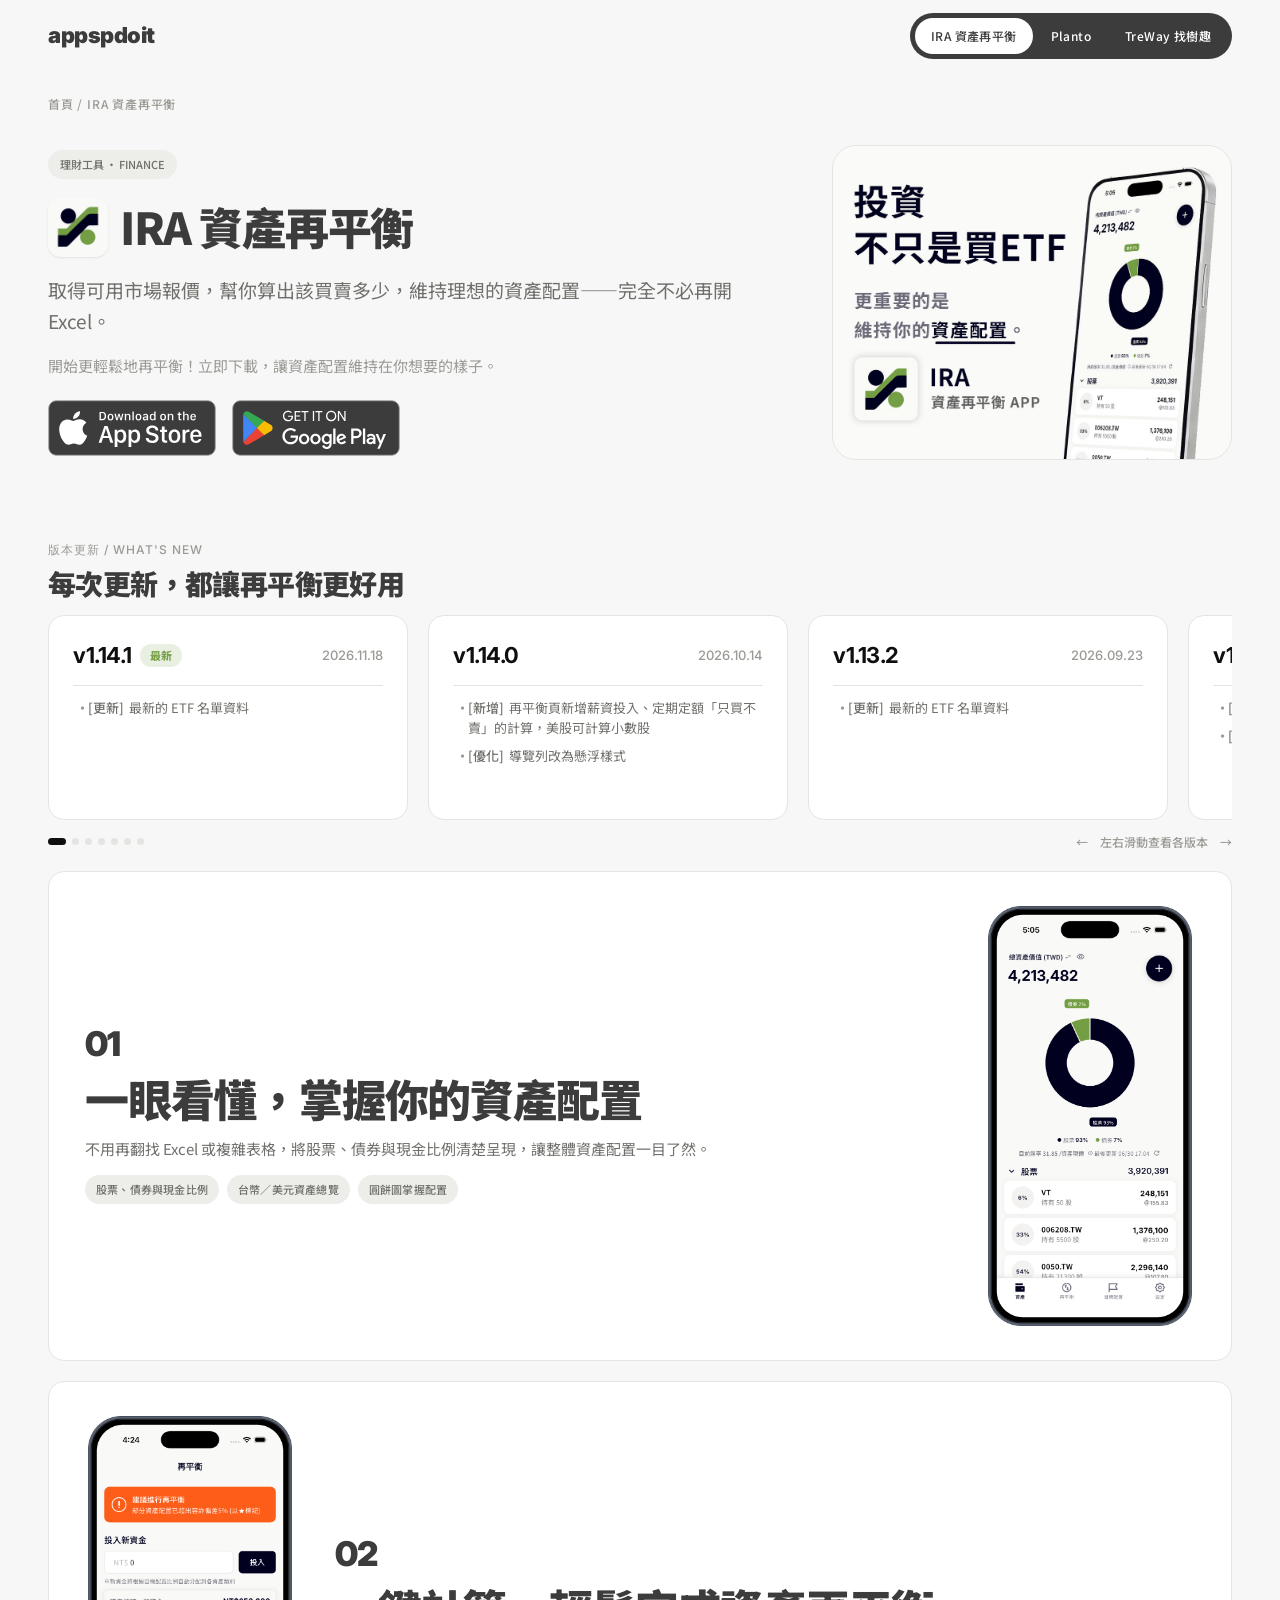
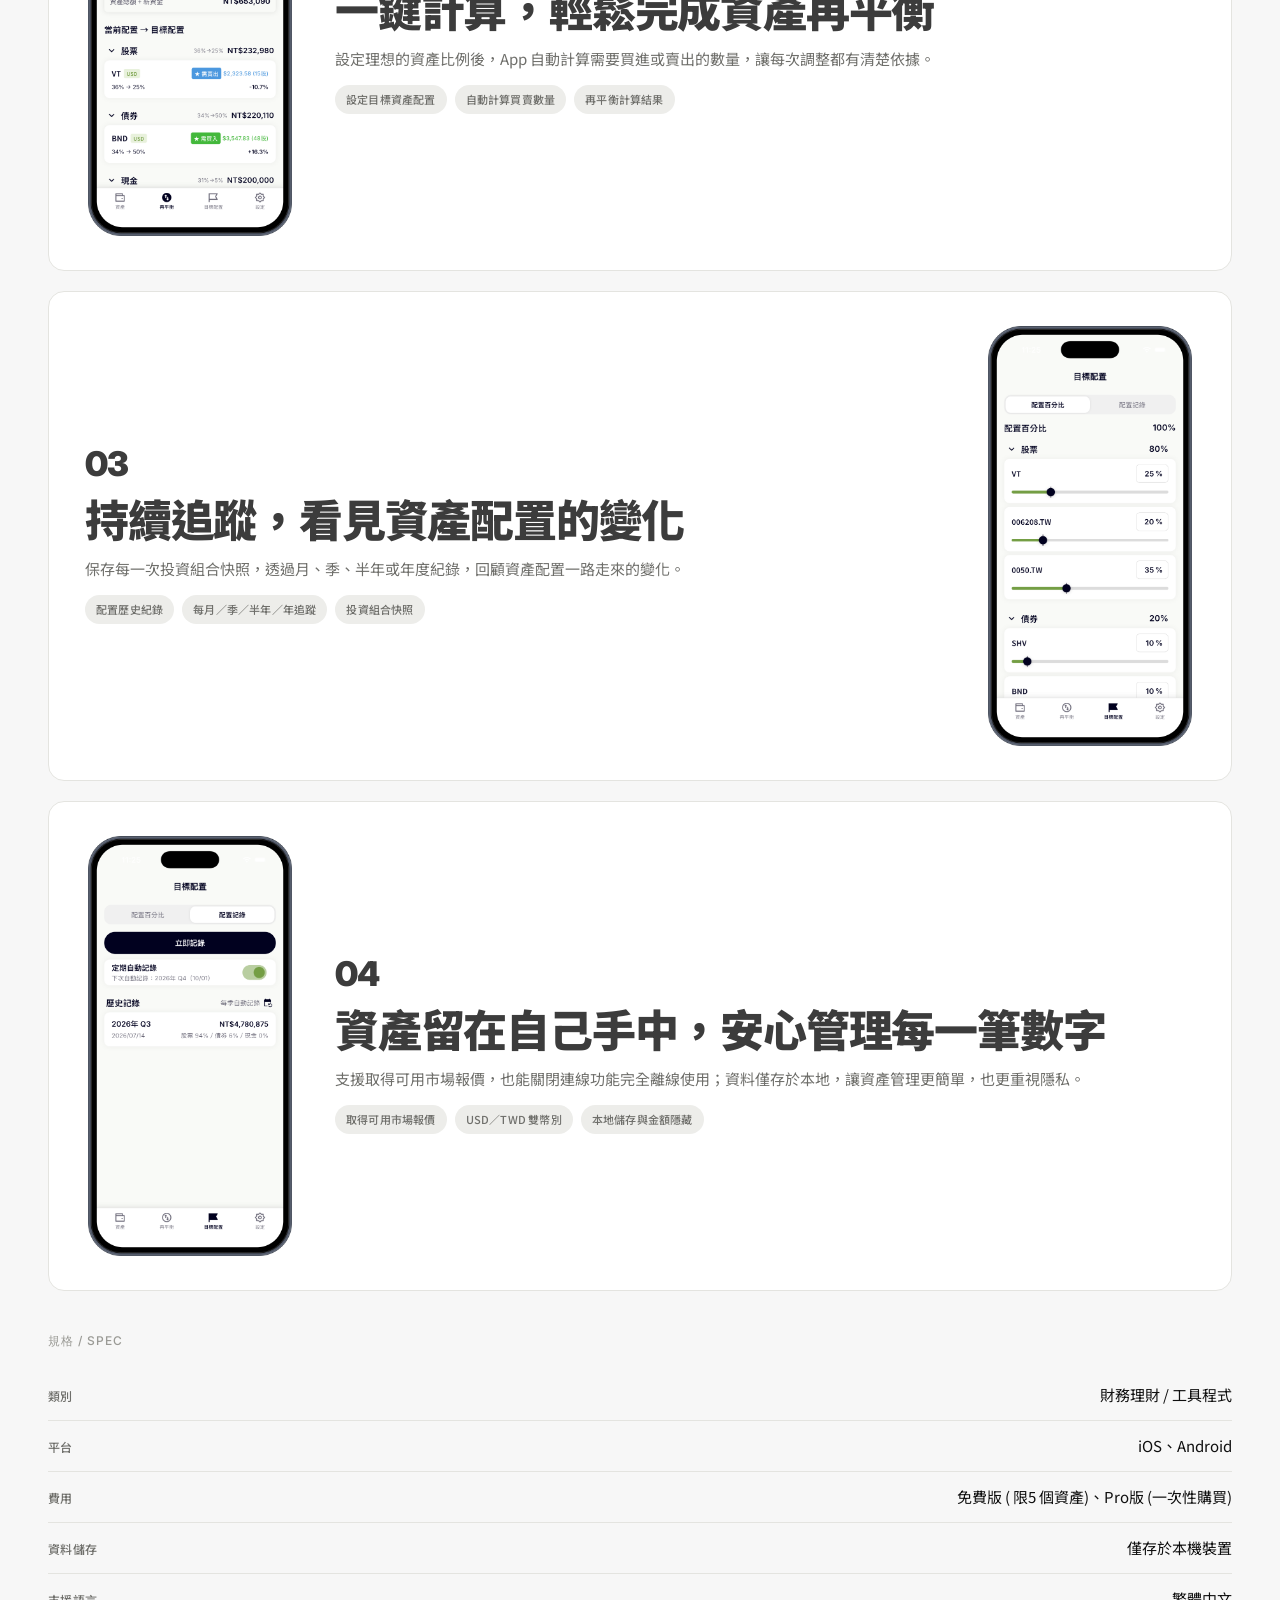
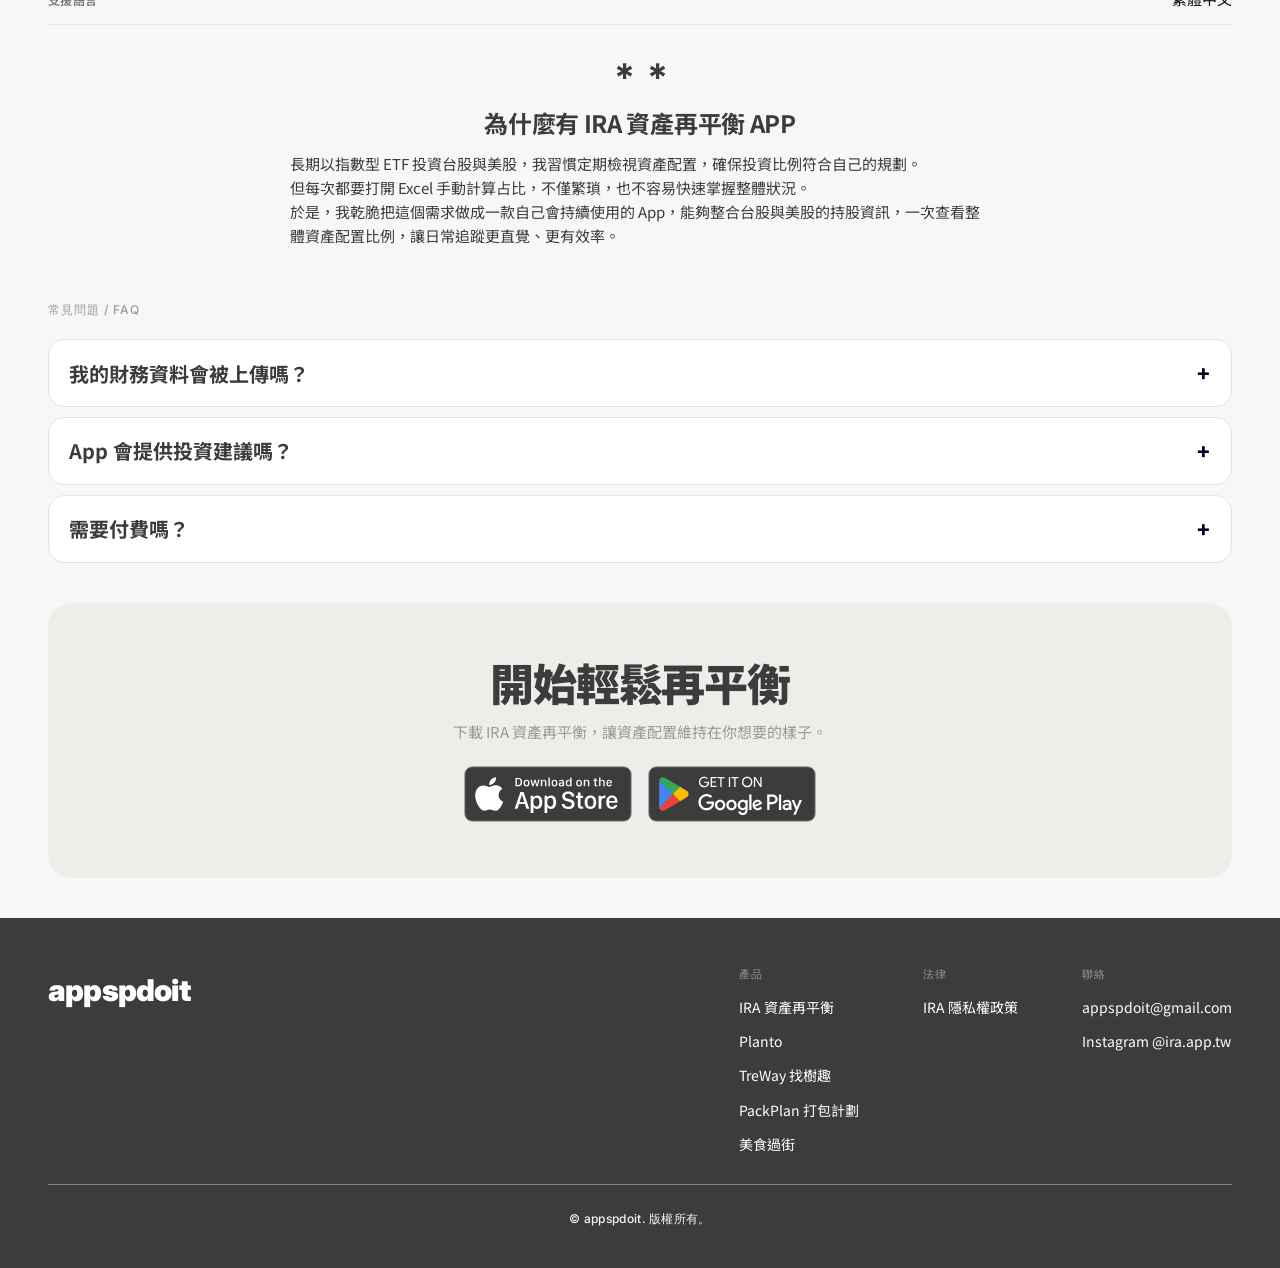
==== commit 9a681807: "feat: 更新 IRA v1.14.1 與 Planto v1.1.19 版本說明 Co-Authored-By: Claude Opus 5.5 <noreply@anthropic.com>" ====
--- a/apps/ira.html
+++ b/apps/ira.html
@@ -14,6 +14,16 @@
   <meta name="viewport" content="width=device-width, initial-scale=1.0">
   <title>IRA 資產再平衡 — appspdoit</title>
   <meta name="description" content="取得可用市場報價，一鍵計算資產再平衡買賣數量。支援美元台幣雙幣別，資料只存本地。">
+  <meta property="og:type" content="website">
+  <meta property="og:site_name" content="appspdoit">
+  <meta property="og:title" content="IRA 資產再平衡 — appspdoit">
+  <meta property="og:description" content="取得可用市場報價，一鍵計算資產再平衡買賣數量。支援美元台幣雙幣別，資料只存本地。">
+  <meta property="og:url" content="https://shiaupingj.github.io/appspdoit/apps/ira.html">
+  <meta property="og:image" content="https://shiaupingj.github.io/appspdoit/assets/og-ira.jpg">
+  <meta property="og:image:width" content="1200">
+  <meta property="og:image:height" content="630">
+  <meta property="og:locale" content="zh_TW">
+  <meta name="twitter:card" content="summary_large_image">
   <link rel="preconnect" href="https://fonts.googleapis.com">
   <link rel="preconnect" href="https://fonts.gstatic.com" crossorigin>
   <link href="https://fonts.googleapis.com/css2?family=Inter:wght@400;500;700;900&family=Noto+Sans+TC:wght@400;500;700;900&display=swap" rel="stylesheet">
@@ -75,8 +85,19 @@
       <div class="wn-slider">
         <article class="wn-card">
           <div class="wn-card-top">
+            <span class="wn-ver">v1.14.1</span>
+            <span class="wn-latest">最新</span>
+            <span class="wn-date">2026.11.18</span>
+          </div>
+          <div class="wn-divider"></div>
+          <ul class="wn-notes">
+            <li><span class="wn-tag imp">[更新]</span>最新的 ETF 名單資料</li>
+          </ul>
+        </article>
+
+        <article class="wn-card">
+          <div class="wn-card-top">
             <span class="wn-ver">v1.14.0</span>
-            <span class="wn-latest">最新</span>
             <span class="wn-date">2026.10.14</span>
           </div>
           <div class="wn-divider"></div>
--- a/assets/style.css
+++ b/assets/style.css
@@ -639,6 +639,8 @@
 
 /* ---------- FAQ ---------- */
 .faq { padding: 36px 0 0; }
+/* FAQ 為頁面最後一段（無 CTA）時：與頁尾的距離 = 標籤到第一題的 20px（12 + 頁尾 margin-top 8） */
+.faq:last-child { padding-bottom: 12px; }
 .faq-list { display: flex; flex-direction: column; gap: 10px; }
 .faq-item {
   background: var(--bg-card);
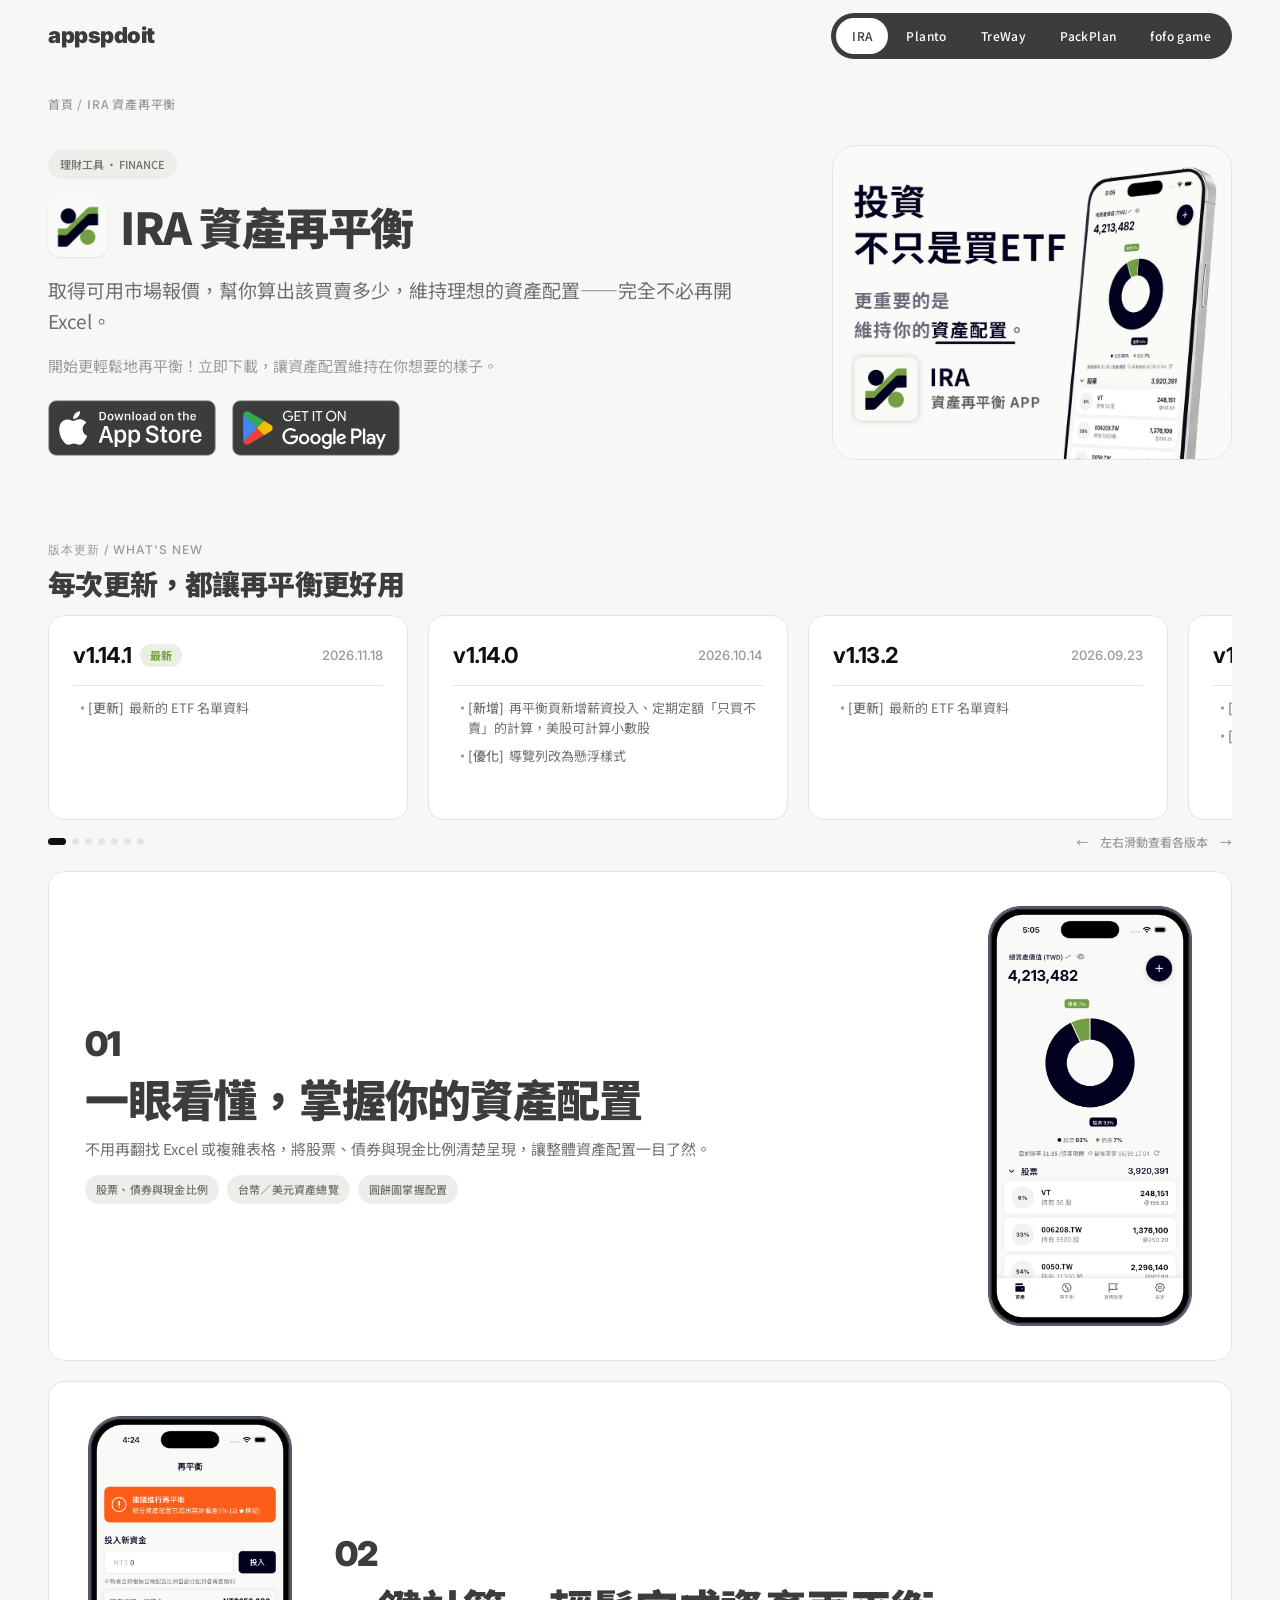
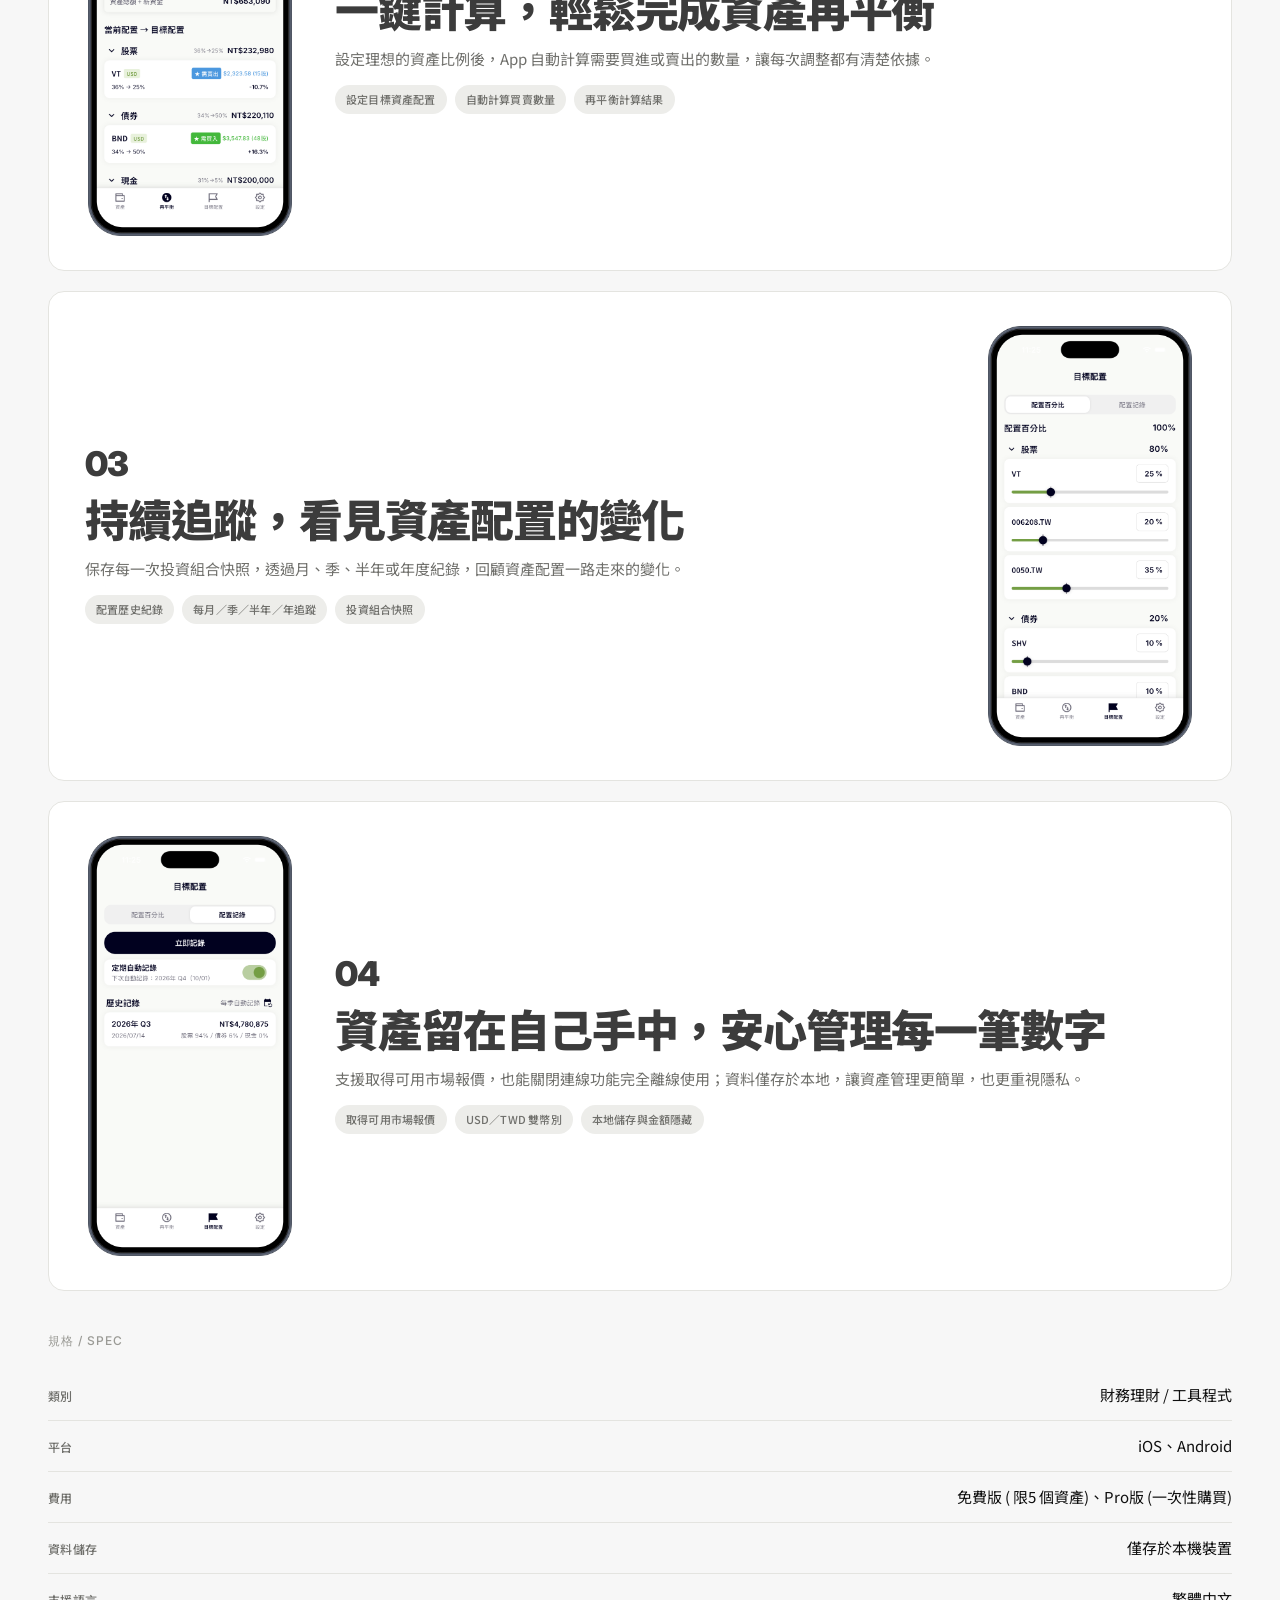
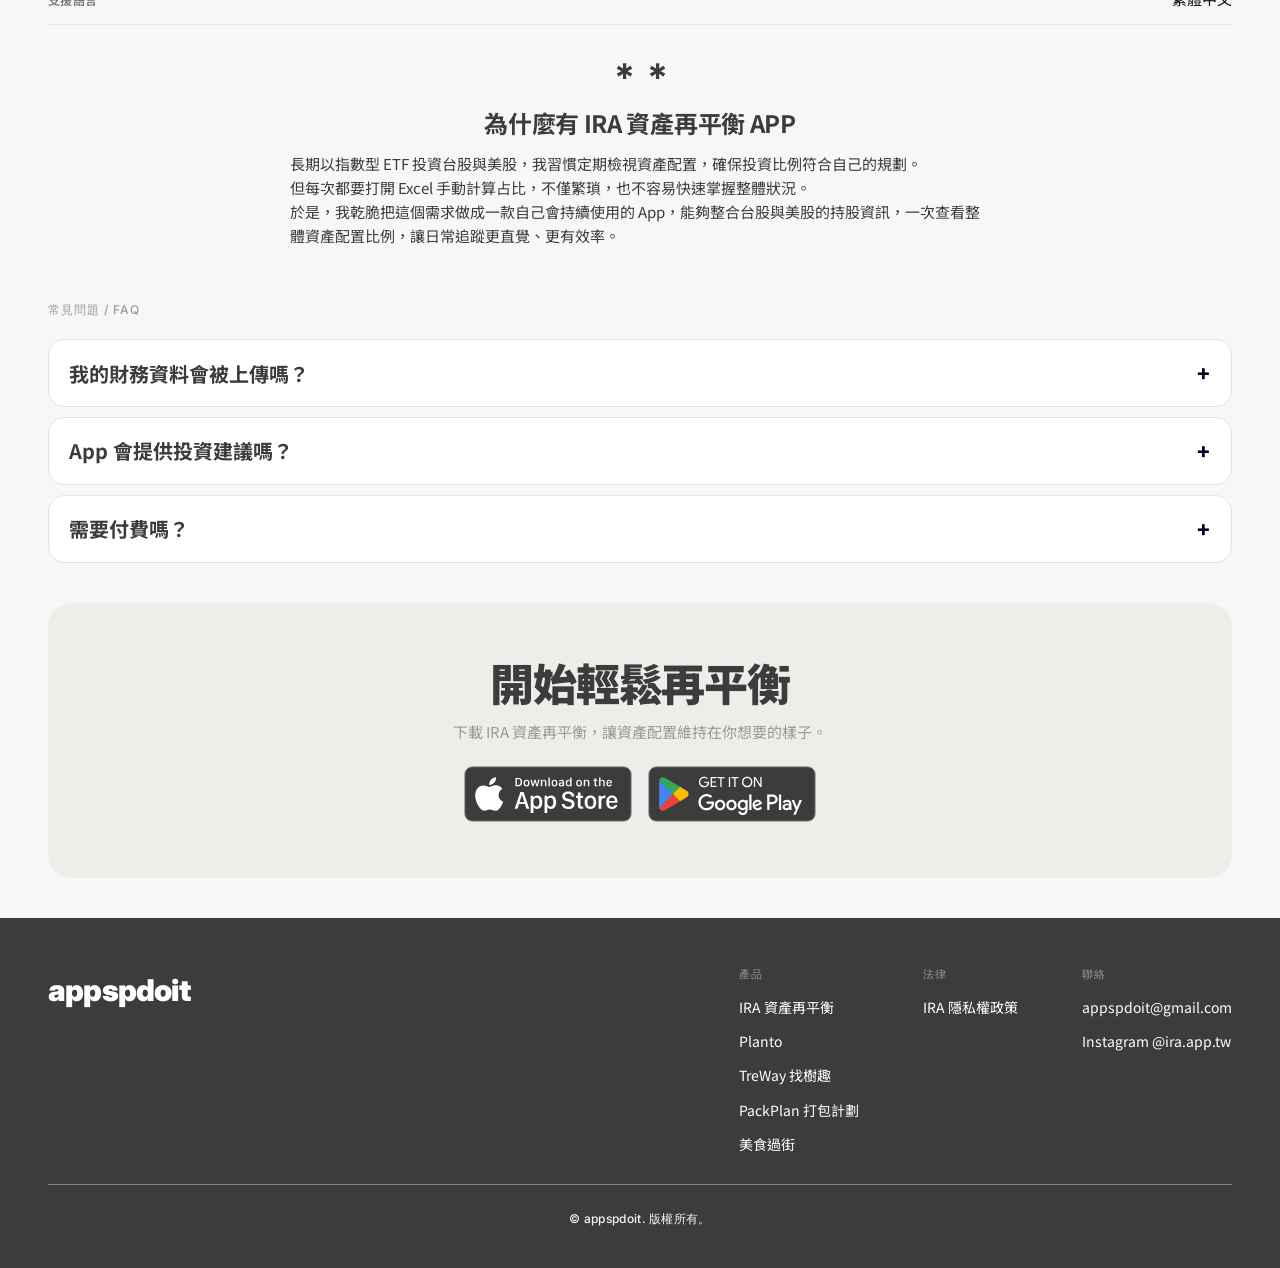
==== commit 2ce43ae3: "feat: 表頭導覽改列 5 個 App，手機選單加上 App icon - 各 App 頁桌機膠囊統一為 IRA / Planto / TreWay / PackPlan / fofo game，標" ====
--- a/apps/ira.html
+++ b/apps/ira.html
@@ -35,10 +35,12 @@
   <header class="site-header">
     <div class="container nav has-menu">
       <a class="wordmark" href="../index.html">appspdoit</a>
-      <nav class="nav-pill">
-        <a class="active" href="ira.html">IRA 資產再平衡</a>
+      <nav class="nav-pill" aria-label="App 選單">
+        <a class="active" aria-current="page" href="ira.html">IRA</a>
         <a href="planto.html">Planto</a>
-        <a href="treway.html">TreWay 找樹趣</a>
+        <a href="treway.html">TreWay</a>
+        <a href="packplan.html">PackPlan</a>
+        <a href="../game/fofo.html">fofo game</a>
       </nav>
       <label for="nav-toggle" class="burger" aria-label="開啟選單">
         <span></span><span></span><span></span>
@@ -52,11 +54,11 @@
       <span class="section-label">產品 / APPS</span>
       <label for="nav-toggle" class="menu-close" aria-label="關閉選單">✕</label>
     </div>
-    <a class="active" href="ira.html">IRA 資產再平衡</a>
-    <a href="planto.html">Planto</a>
-    <a href="treway.html">TreWay 找樹趣</a>
-    <a href="packplan.html">PackPlan 打包計劃</a>
-    <a href="../game/fofo.html">美食過街</a>
+    <a class="active" aria-current="page" href="ira.html"><img class="menu-icon" src="../assets/app-icon-ira.png" alt="" width="32" height="32">IRA 資產再平衡</a>
+    <a href="planto.html"><img class="menu-icon" src="../assets/app-icon-planto.png" alt="" width="32" height="32">Planto 你的植物生活夥伴</a>
+    <a href="treway.html"><img class="menu-icon" src="../assets/app-icon-treway.png" alt="" width="32" height="32">TreWay 找樹趣</a>
+    <a href="packplan.html"><img class="menu-icon" src="../assets/packplan_app_icon_512.jpg" alt="" width="32" height="32">PackPlan 打包計劃</a>
+    <a href="../game/fofo.html"><img class="menu-icon" src="../assets/app-icon-fofo.png" alt="" width="32" height="32">fofo game 美食過街</a>
   </aside>
 
   <div class="container crumb"><a href="../index.html">首頁</a> / IRA 資產再平衡</div>
--- a/assets/style.css
+++ b/assets/style.css
@@ -257,14 +257,24 @@
 }
 .menu-close:hover { background: rgba(255, 255, 255, .1); }
 .mobile-menu a {
-  padding: 16px 14px;
+  display: flex;
+  align-items: center;
+  gap: 12px;
+  padding: 12px 14px;
   font-family: var(--font-cjk);
   font-weight: 500;
   font-size: 16px;
   color: var(--ink-inverse);
   border-top: 1px solid rgba(255, 255, 255, .12);
 }
-.mobile-menu a.active { font-weight: 700; }
+.mobile-menu a.active { font-weight: 700; background: rgba(255, 255, 255, .08); }
+.menu-icon {
+  width: 32px;
+  height: 32px;
+  flex: 0 0 auto;
+  border-radius: 8px;            /* App icon 圓角 */
+  object-fit: cover;
+}
 .mobile-menu a:hover { background: rgba(255, 255, 255, .06); }
 .nav-toggle:checked ~ .nav-overlay { opacity: 1; visibility: visible; }
 .nav-toggle:checked ~ .mobile-menu { transform: translateX(0); }
@@ -1102,8 +1112,10 @@
   }
   .nav-pill::-webkit-scrollbar { display: none; }
   .nav-pill a { padding: 8px 14px; }
-
-  /* 有漢堡選單的頁面（如 IRA）：改用右上漢堡鈕，隱藏膠囊導覽 */
+}
+
+/* 有漢堡選單的頁面（各 App 頁）：5 個 App 的膠囊在窄螢幕放不下，改用右上漢堡鈕＋右側抽屜 */
+@media (max-width: 680px) {
   .has-menu .nav-pill { display: none; }
   .has-menu .burger { display: inline-flex; }
   .nav-overlay { display: block; }
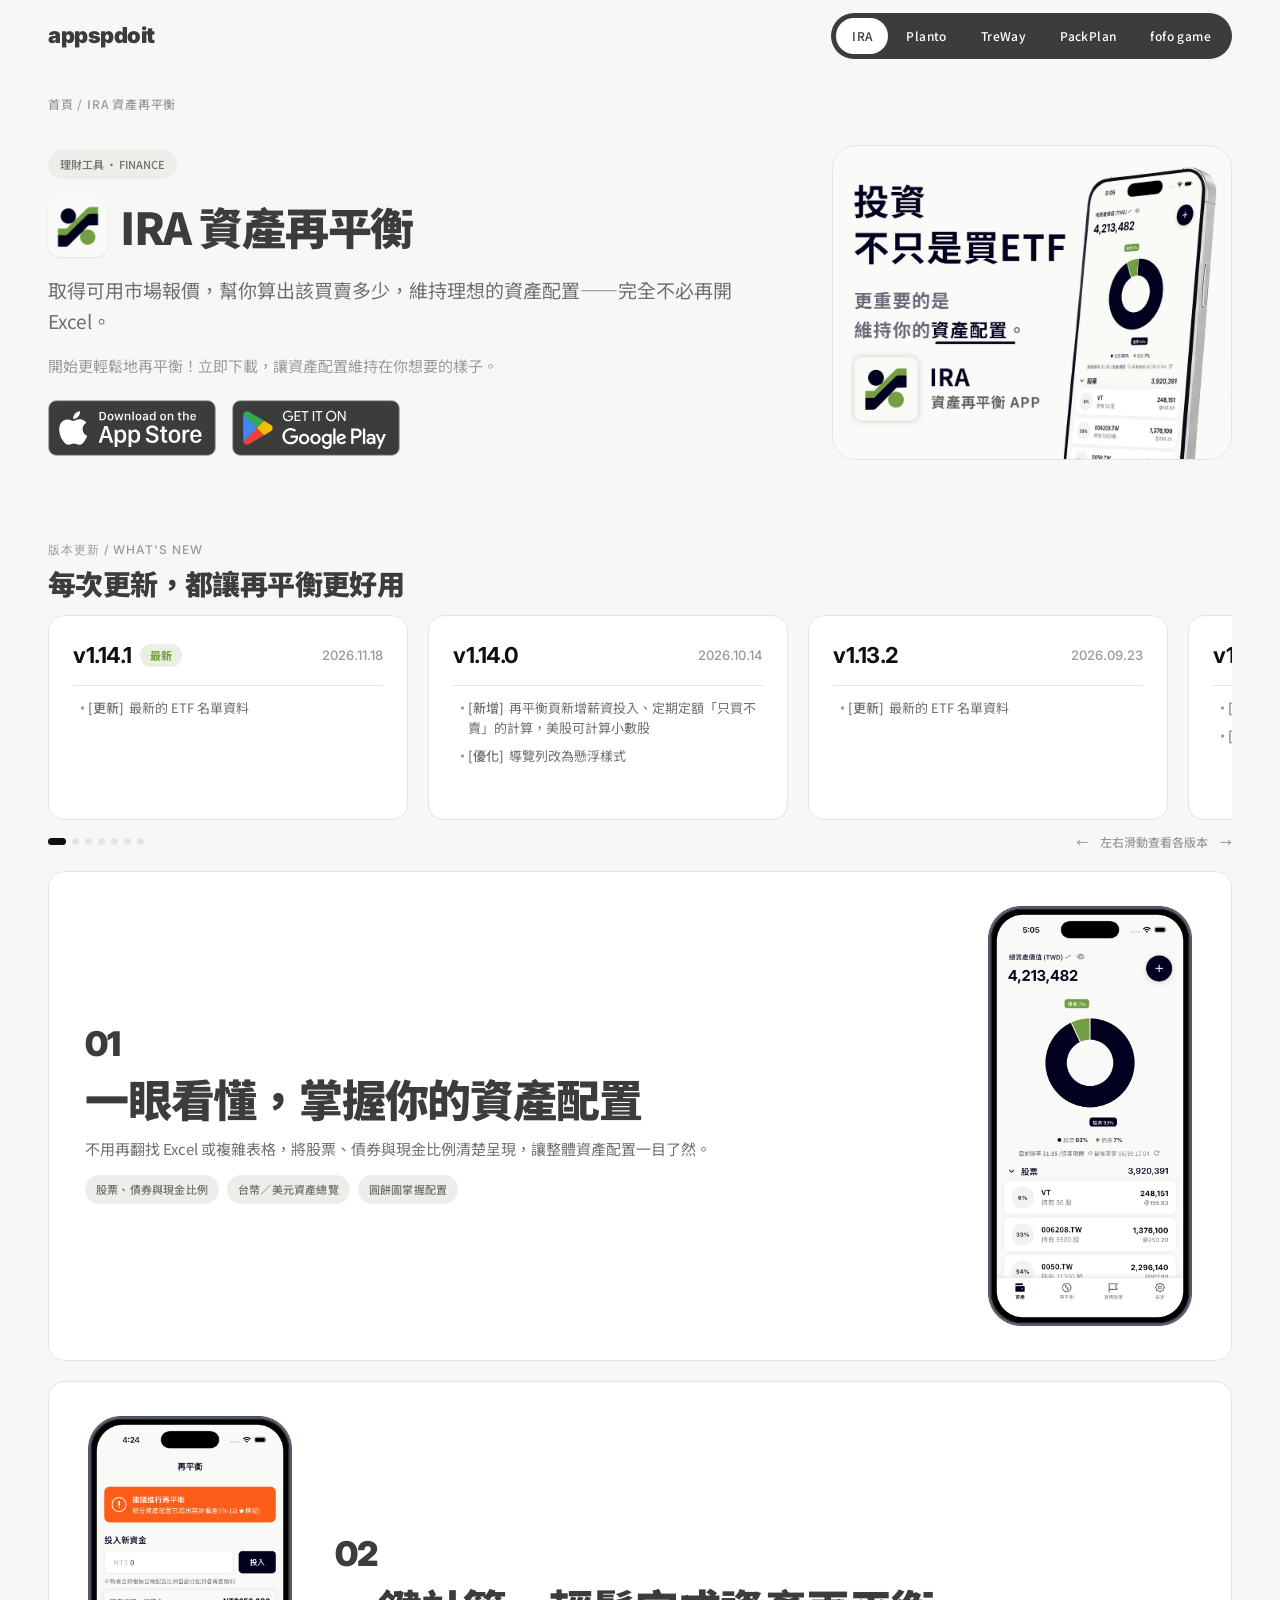
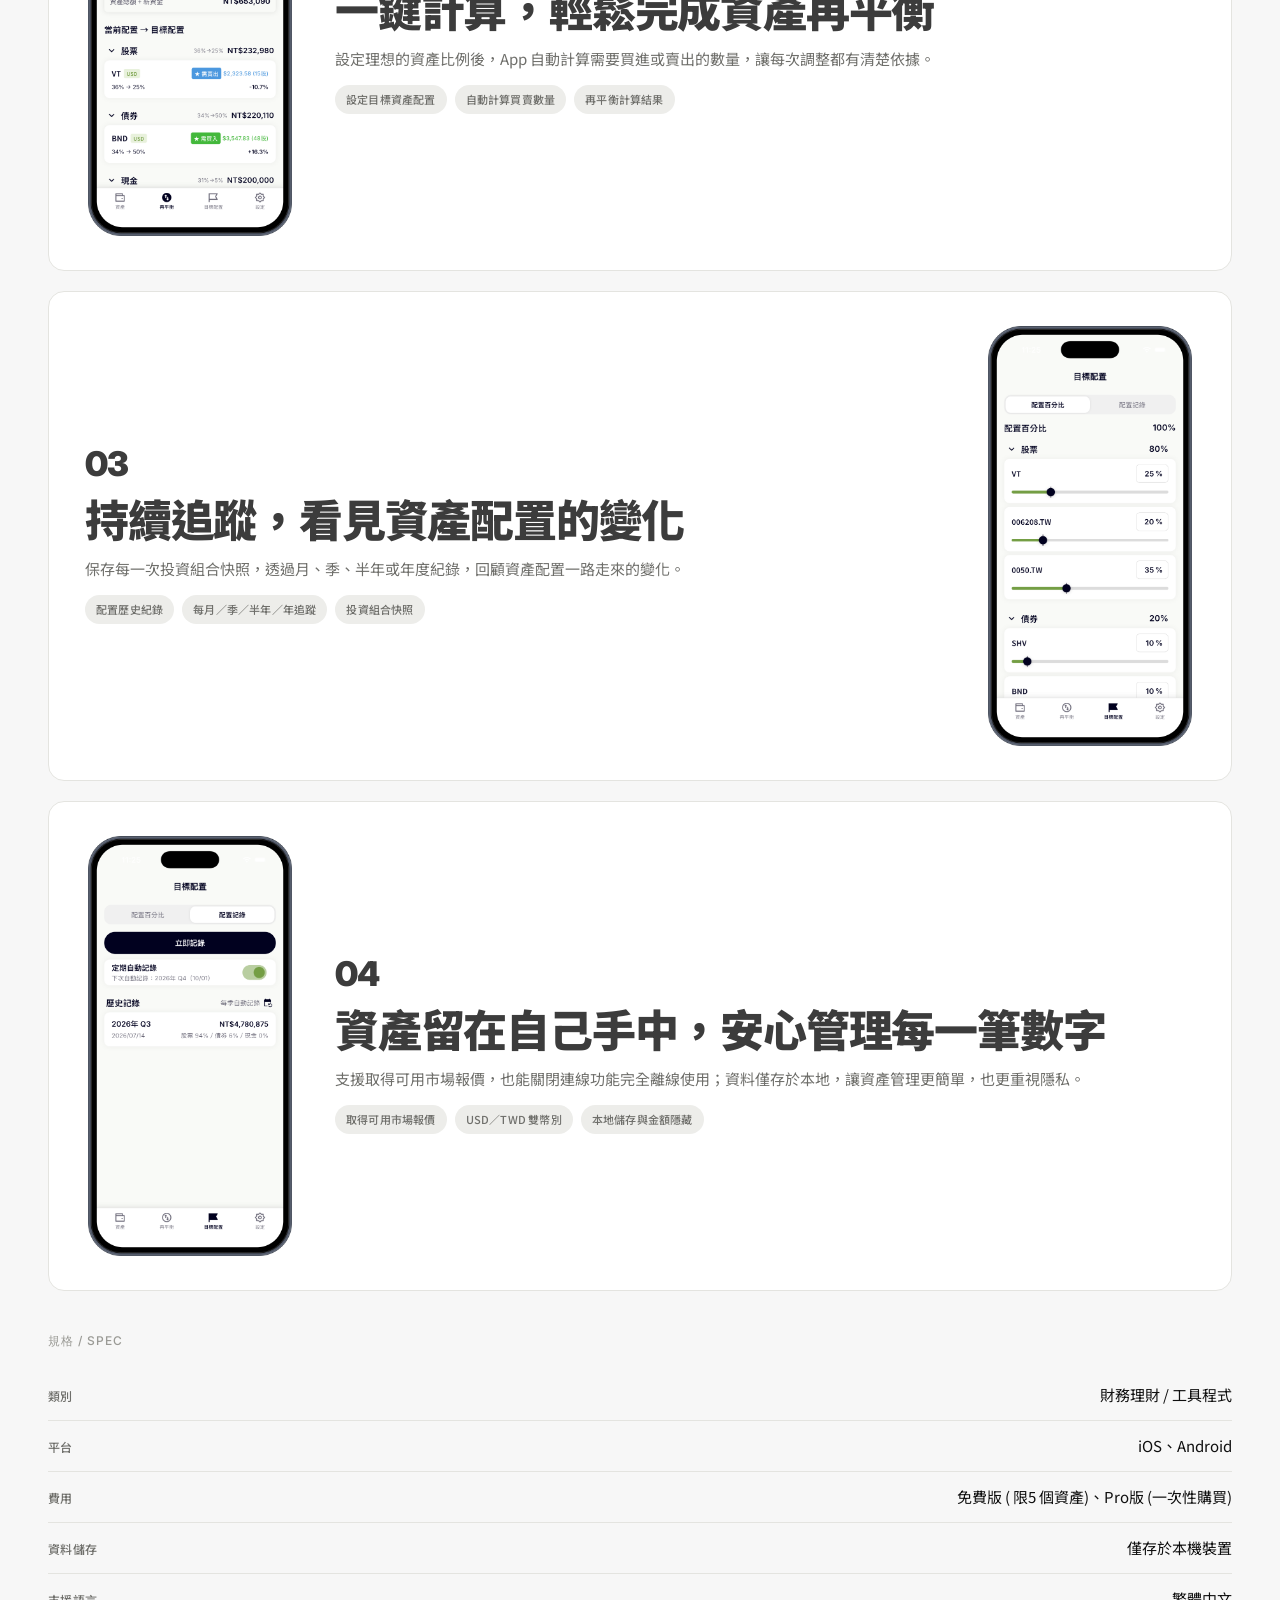
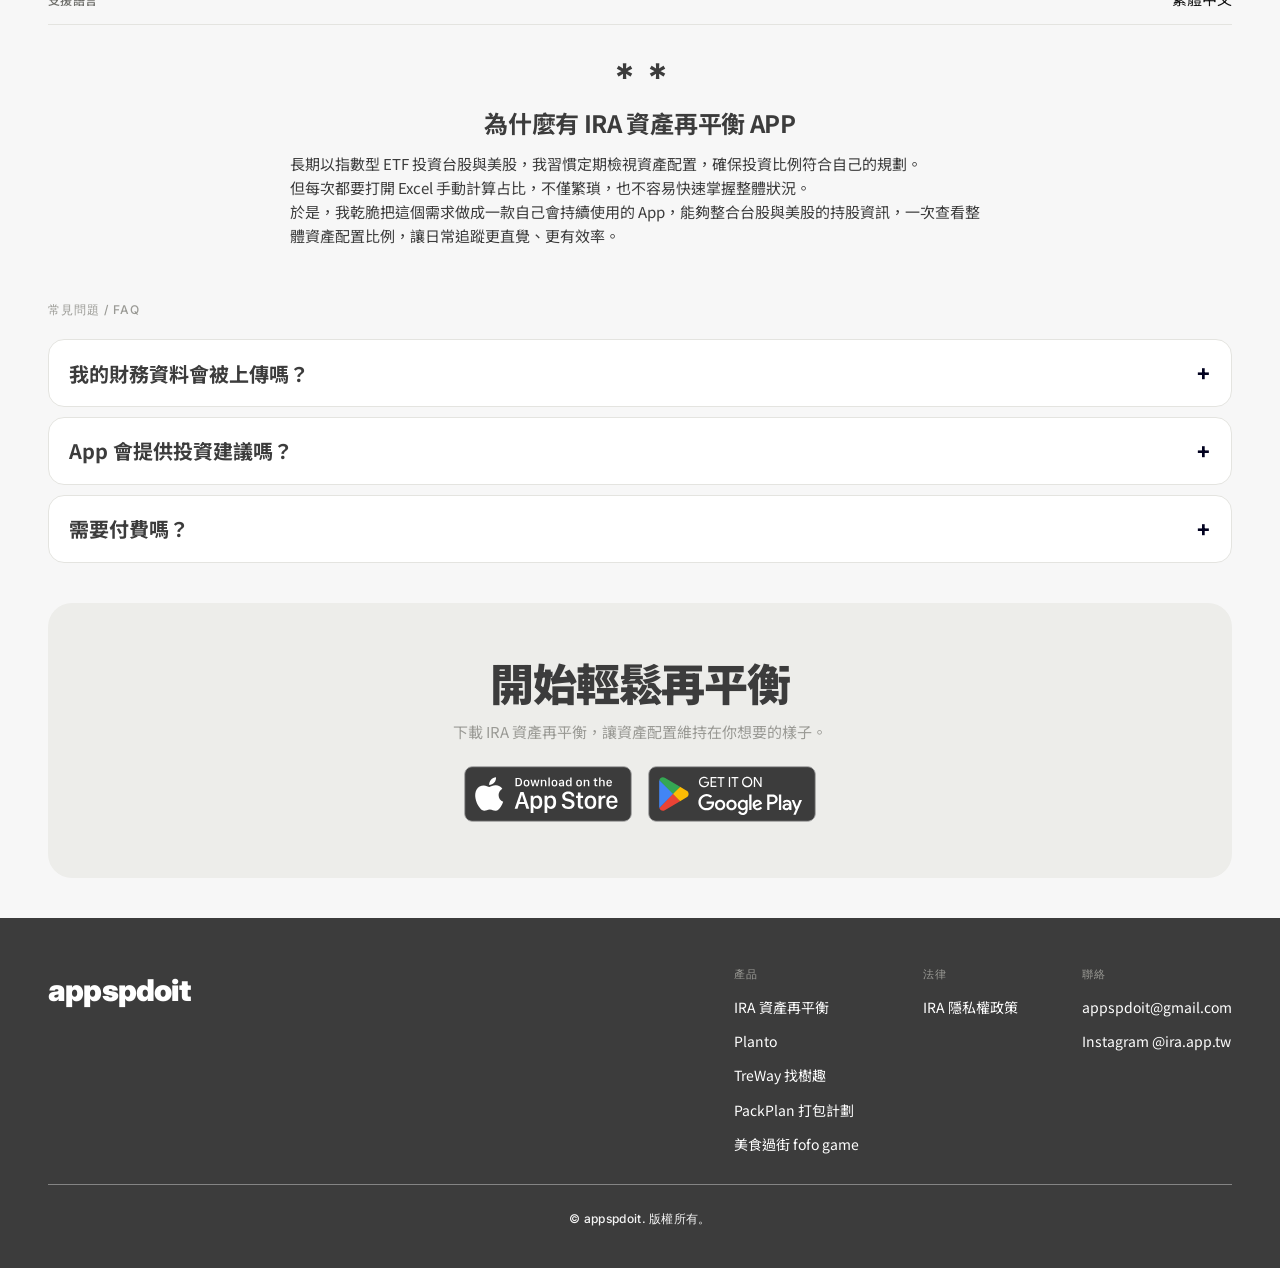
==== commit 80e6764c: "feat(fofo): 頁尾、分頁標題與首頁卡片加上 fofo game 名稱 - 6 頁頁尾產品欄：美食過街 → 美食過街 fofo game - fofo 頁 title / og:title：美" ====
--- a/apps/ira.html
+++ b/apps/ira.html
@@ -387,7 +387,7 @@
             <a href="planto.html">Planto</a>
             <a href="treway.html">TreWay 找樹趣</a>
             <a href="packplan.html">PackPlan 打包計劃</a>
-            <a href="../game/fofo.html">美食過街</a>
+            <a href="../game/fofo.html">美食過街 fofo game</a>
           </div>
           <div class="footer-col">
             <h4>法律</h4>
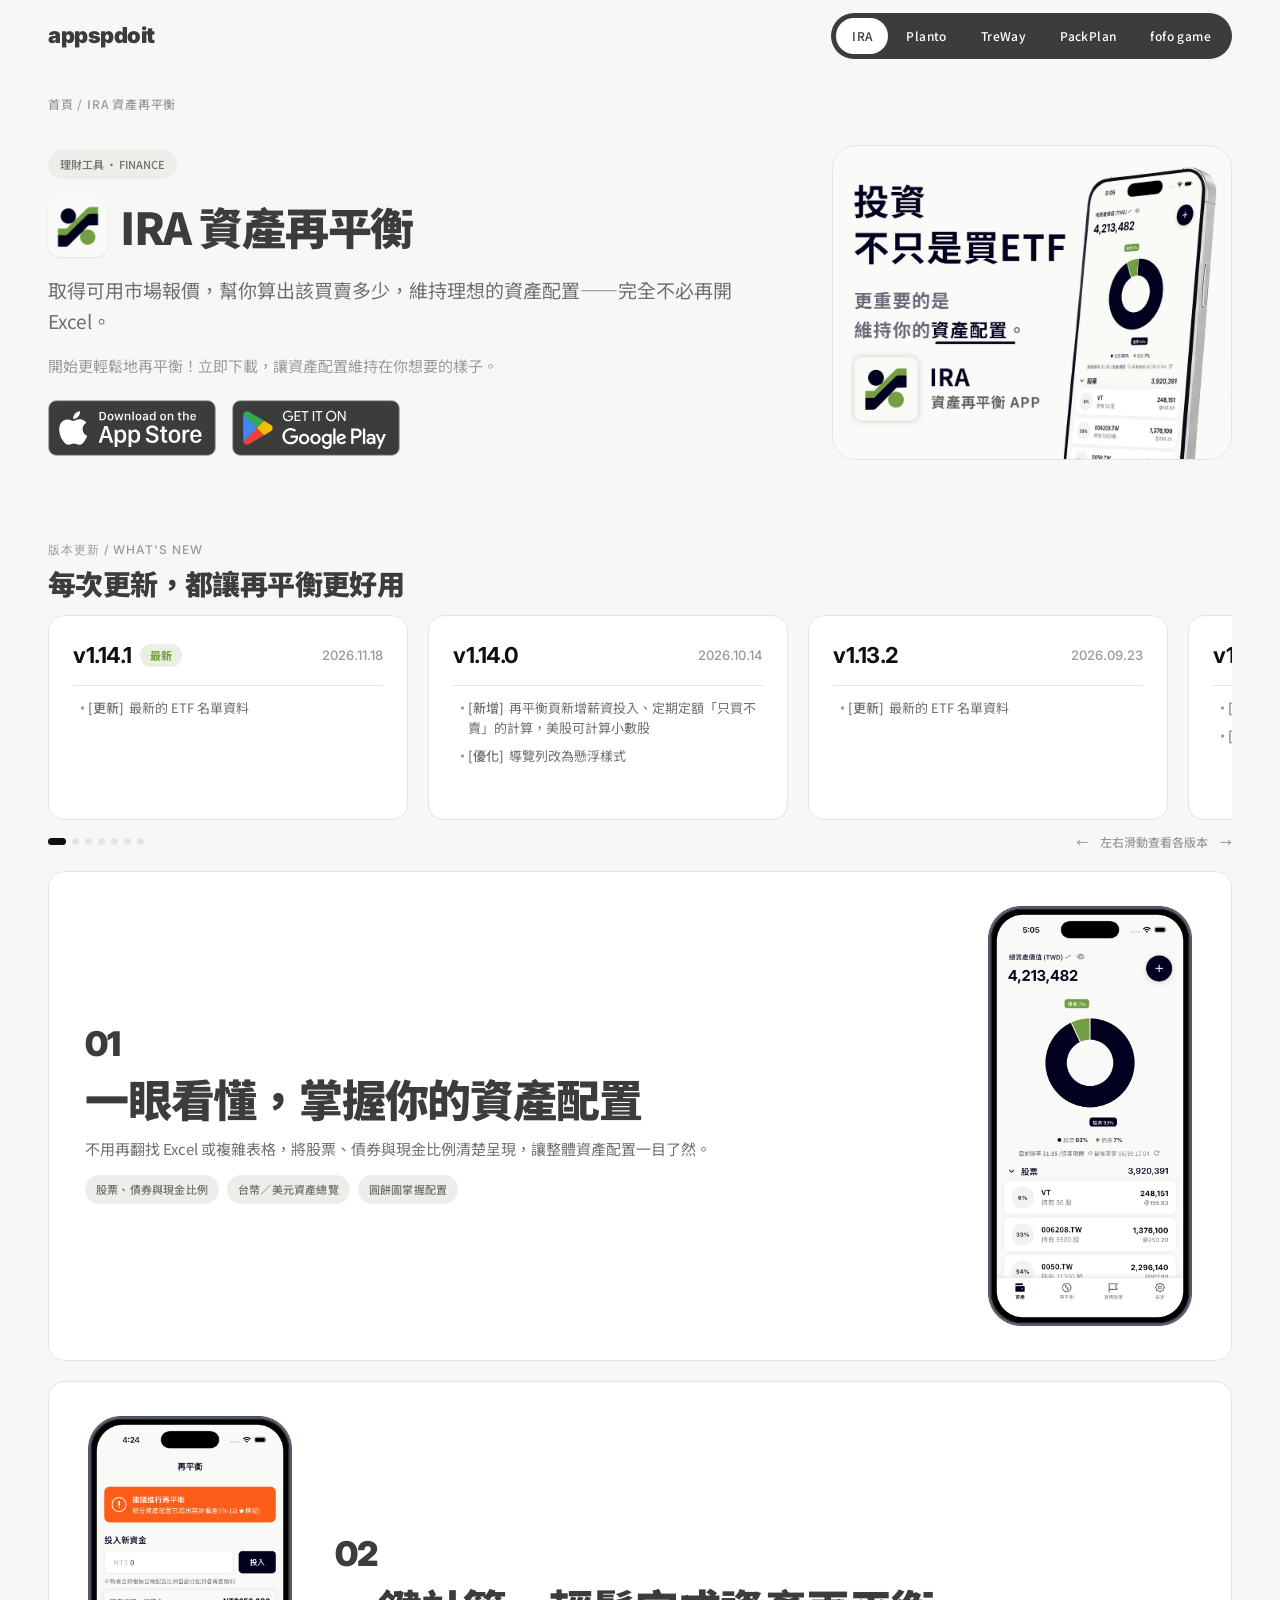
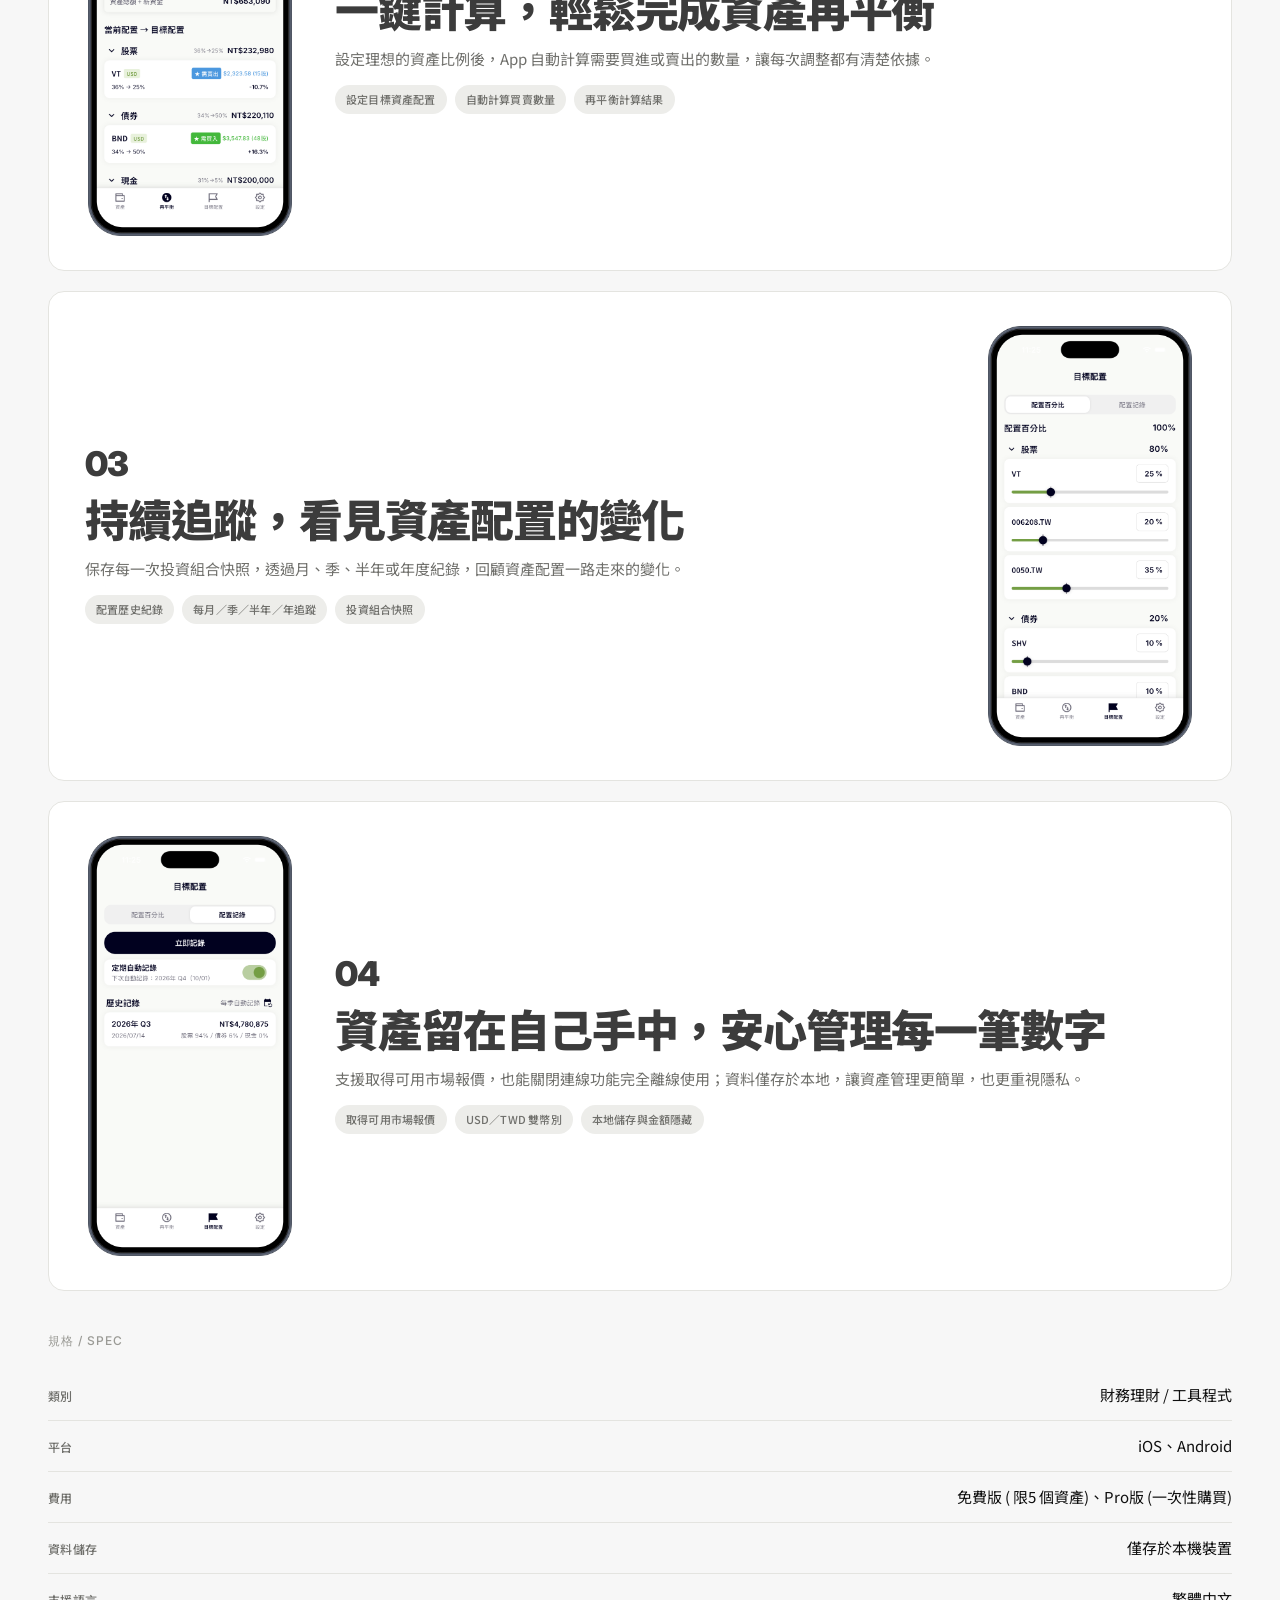
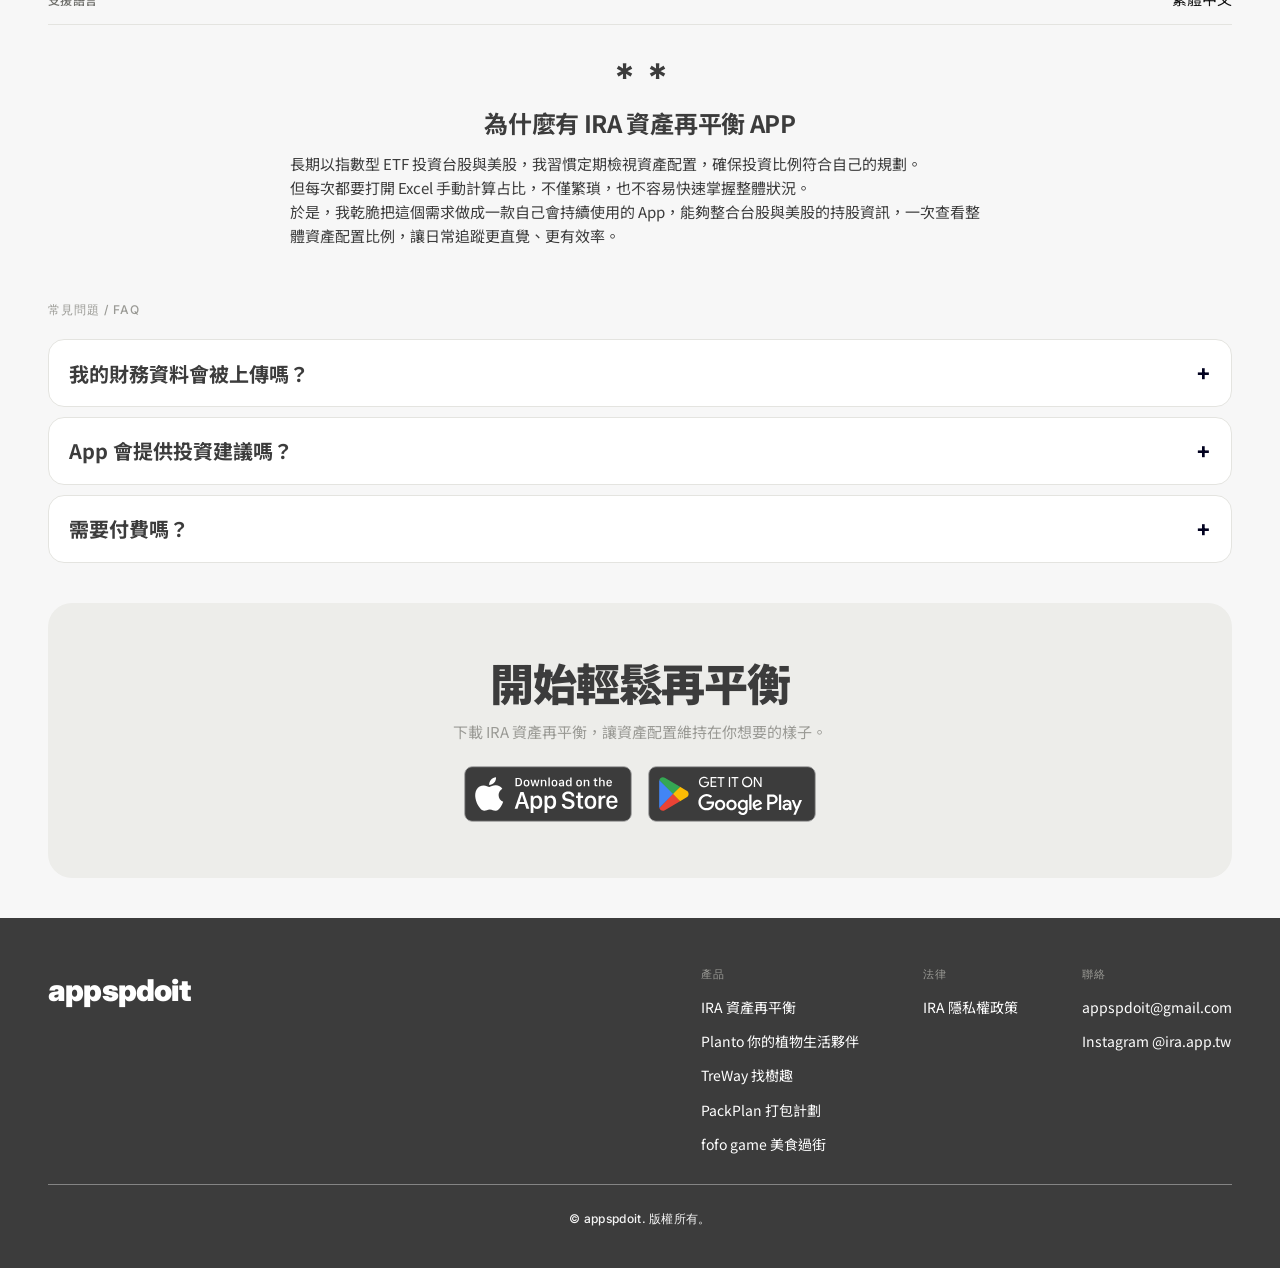
==== commit 922f4103: "feat: 頁尾 App 列表統一為英文＋中文名 - Planto → Planto 你的植物生活夥伴 - 美食過街 fofo game → fofo game 美食過街 - IRA、Planto、T" ====
--- a/apps/ira.html
+++ b/apps/ira.html
@@ -383,11 +383,11 @@
         <div class="footer-cols">
           <div class="footer-col">
             <h4>產品</h4>
-            <a href="../index.html#apps">IRA 資產再平衡</a>
-            <a href="planto.html">Planto</a>
+            <a href="ira.html">IRA 資產再平衡</a>
+            <a href="planto.html">Planto 你的植物生活夥伴</a>
             <a href="treway.html">TreWay 找樹趣</a>
             <a href="packplan.html">PackPlan 打包計劃</a>
-            <a href="../game/fofo.html">美食過街 fofo game</a>
+            <a href="../game/fofo.html">fofo game 美食過街</a>
           </div>
           <div class="footer-col">
             <h4>法律</h4>
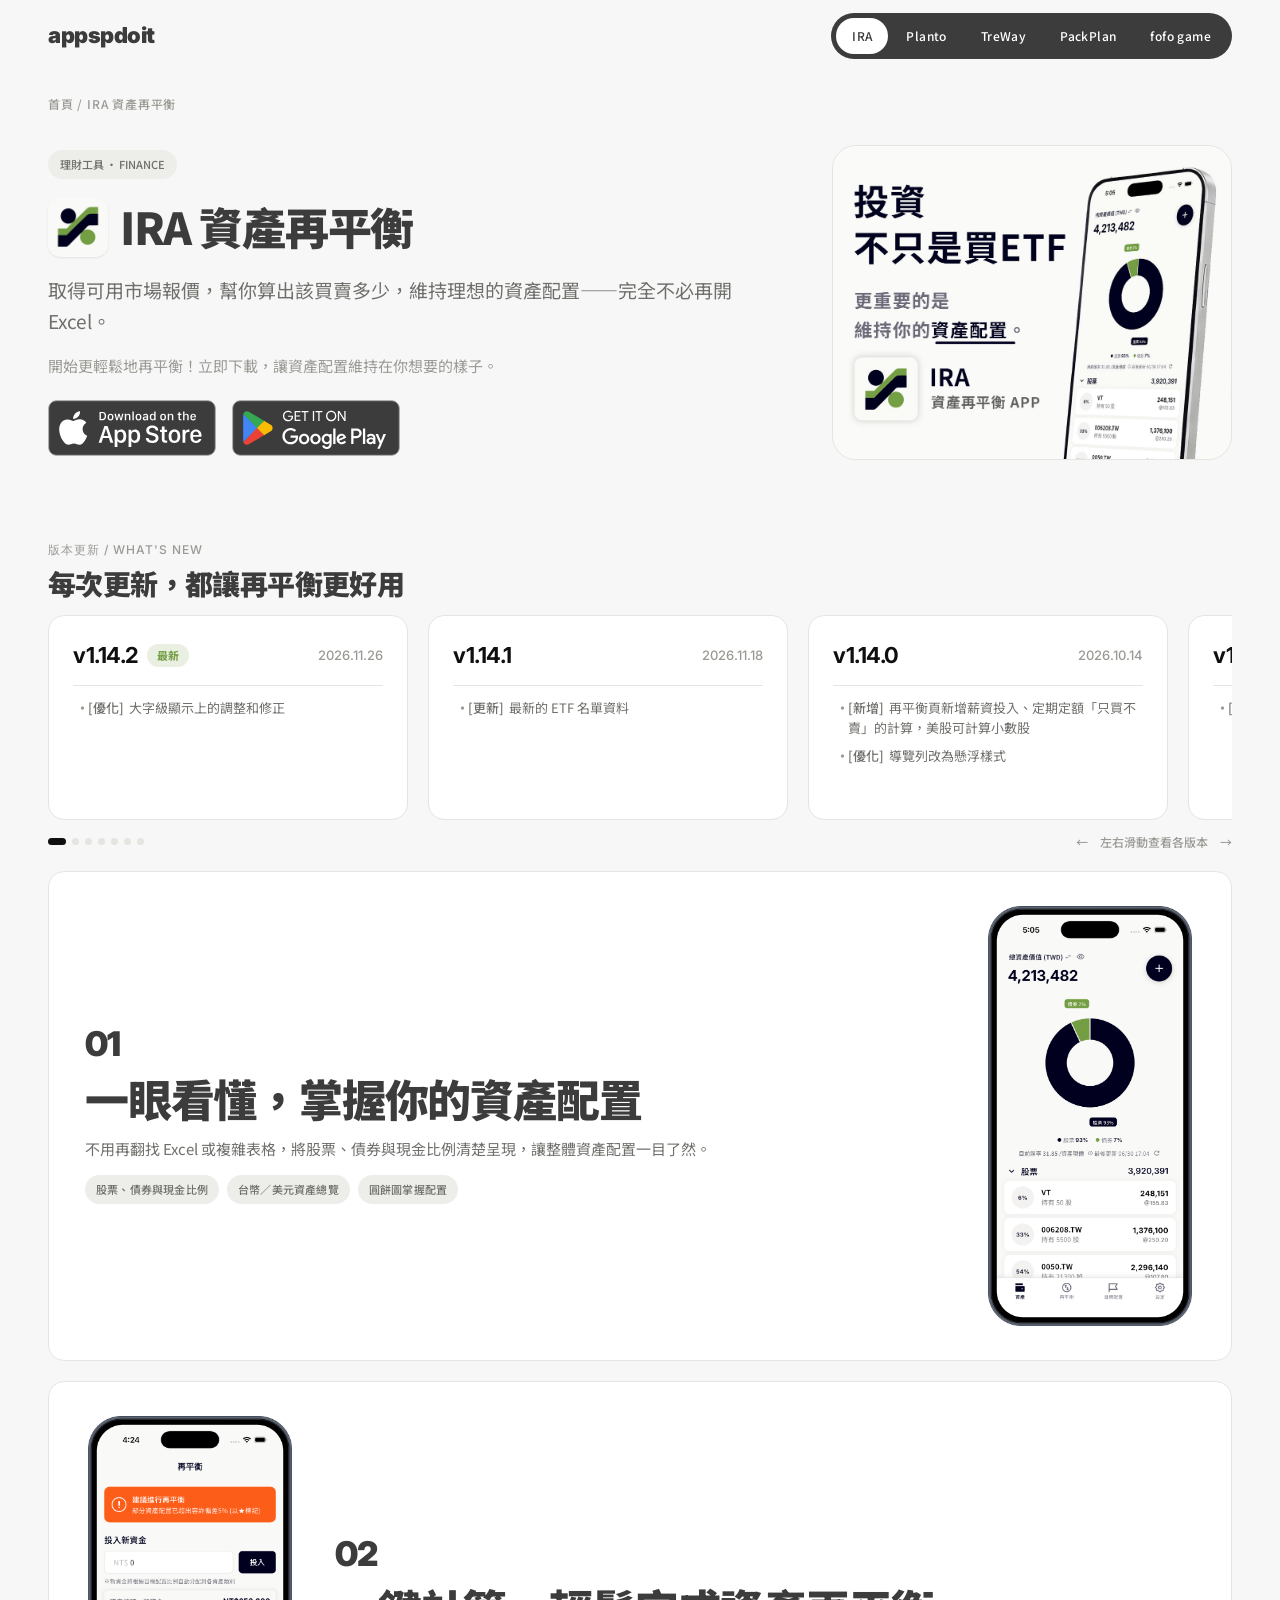
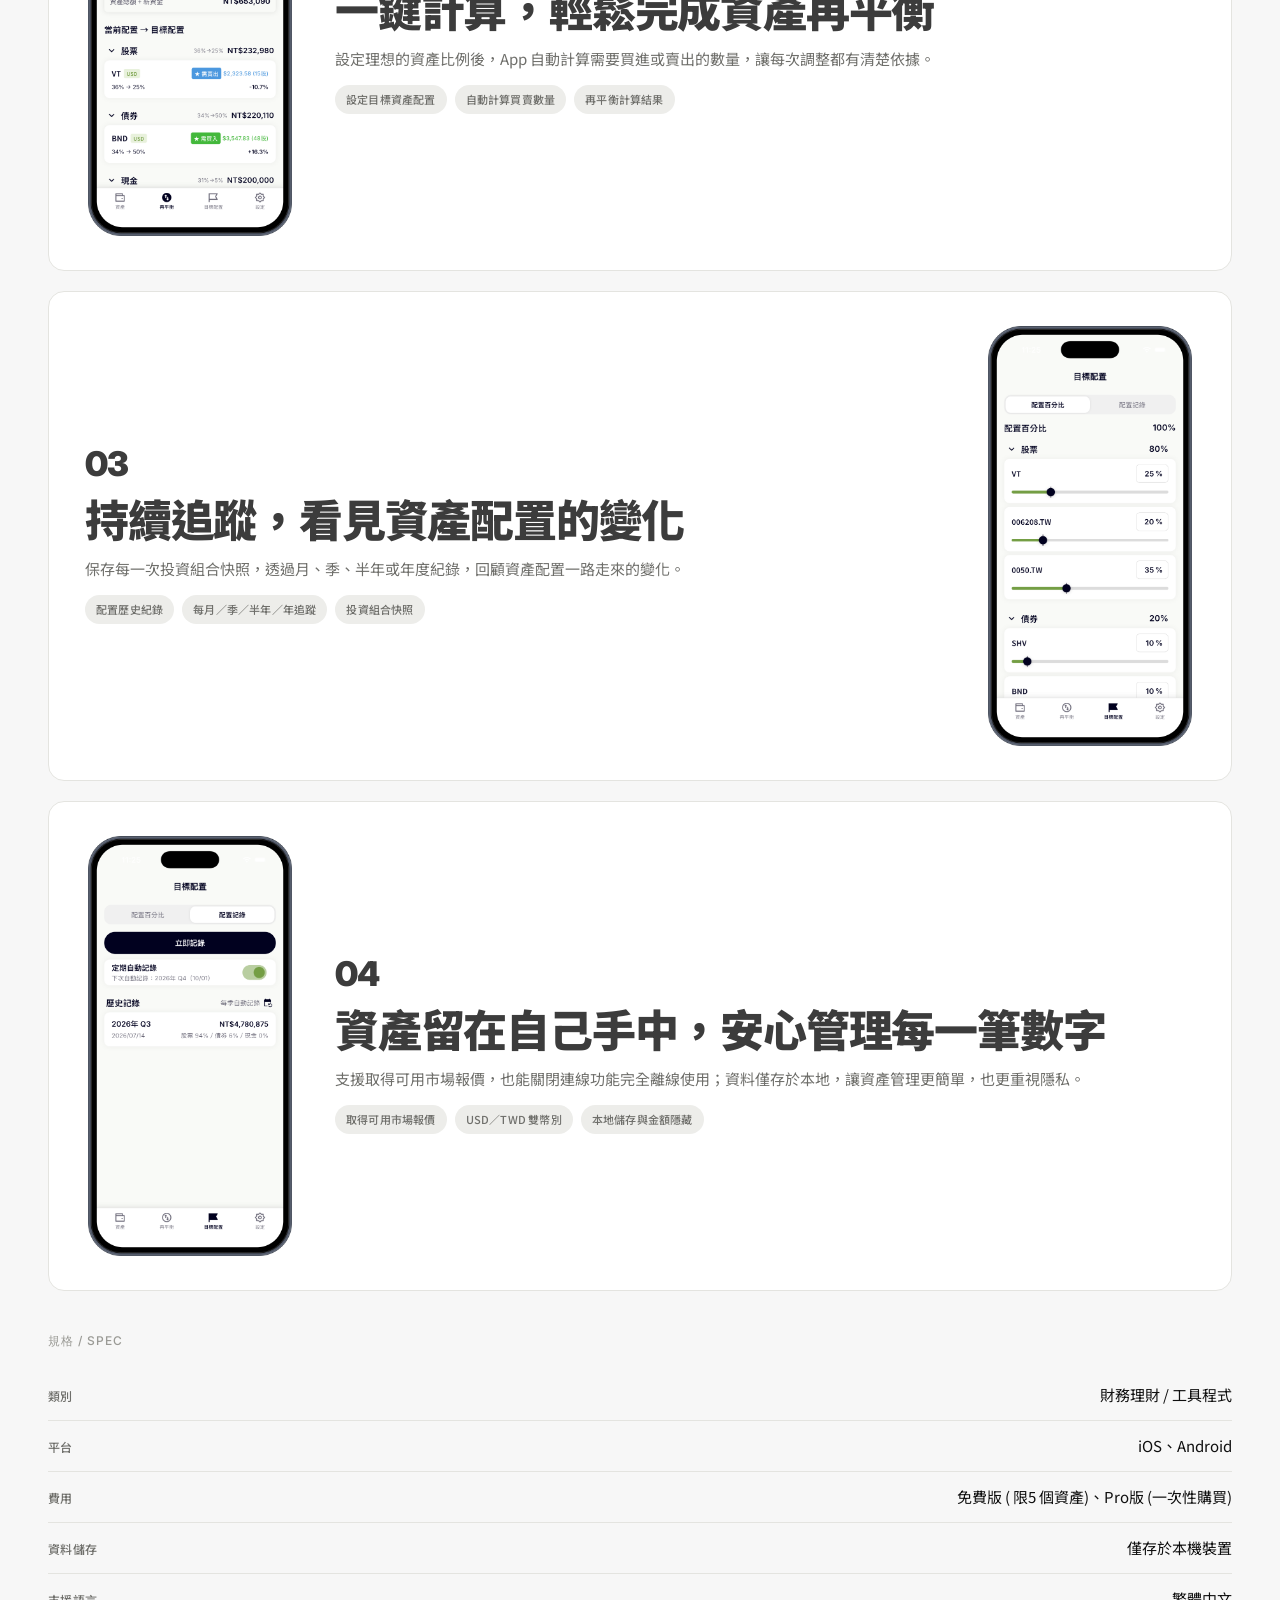
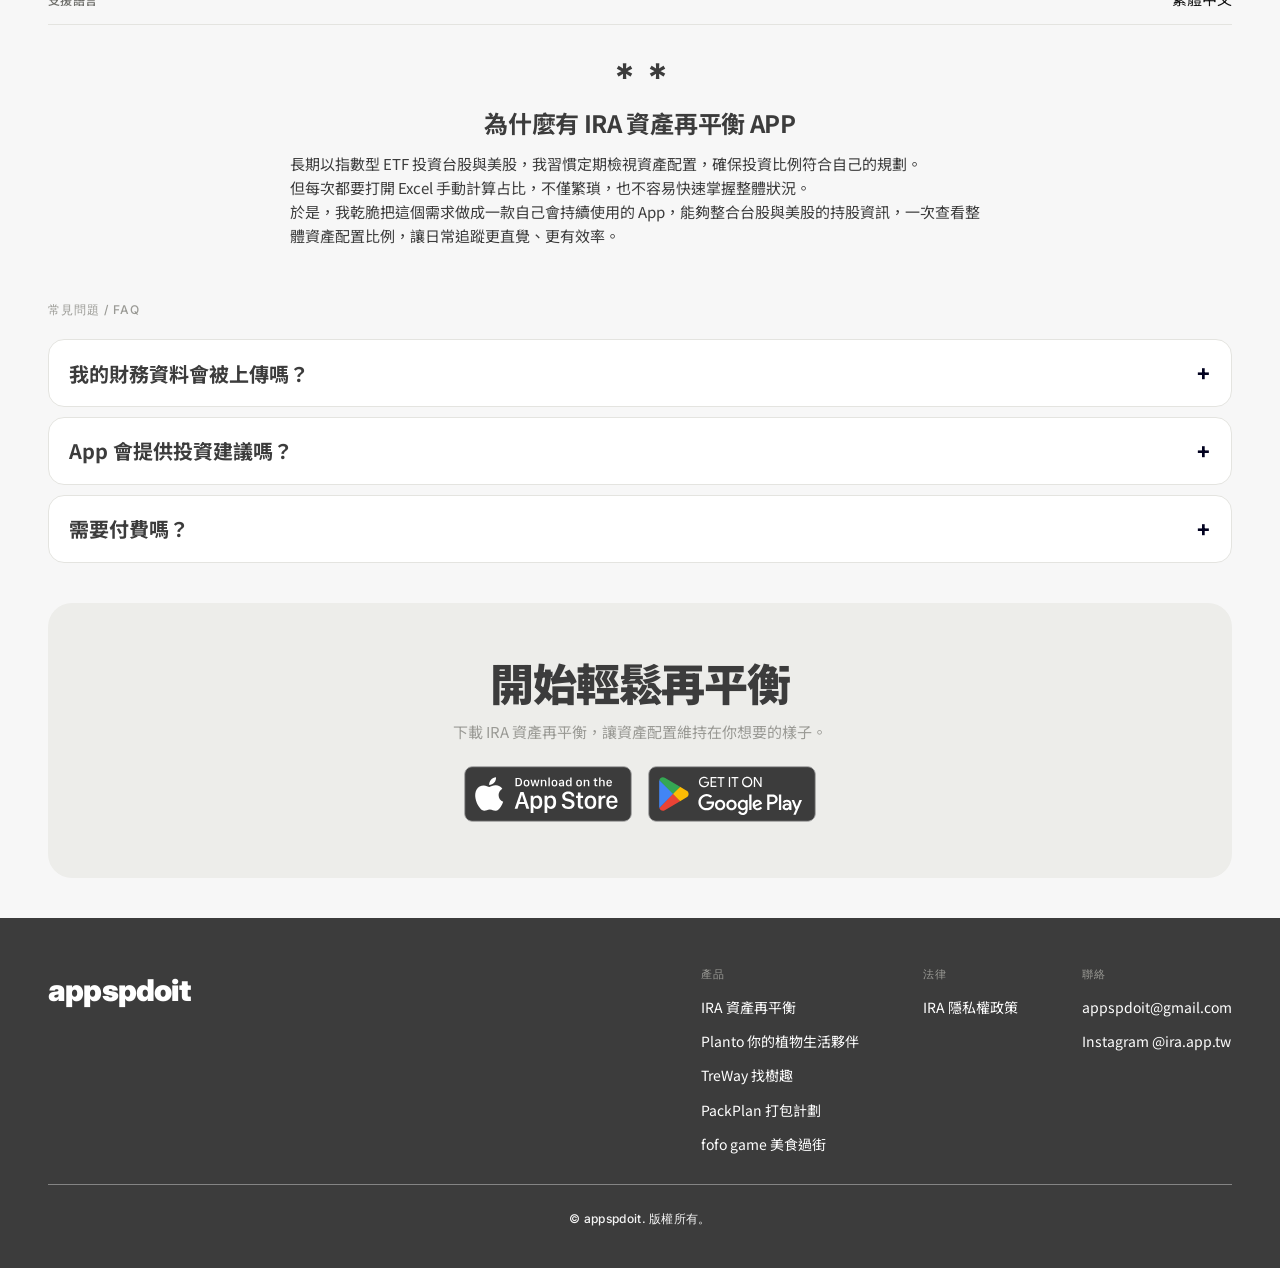
==== commit ba0ad1b8: "feat: 更新 IRA v1.14.2 與 Planto v1.1.20 版本說明 Co-Authored-By: Claude Opus 5.5 <noreply@anthropic.com>" ====
--- a/apps/ira.html
+++ b/apps/ira.html
@@ -87,8 +87,19 @@
       <div class="wn-slider">
         <article class="wn-card">
           <div class="wn-card-top">
+            <span class="wn-ver">v1.14.2</span>
+            <span class="wn-latest">最新</span>
+            <span class="wn-date">2026.11.26</span>
+          </div>
+          <div class="wn-divider"></div>
+          <ul class="wn-notes">
+            <li><span class="wn-tag imp">[優化]</span>大字級顯示上的調整和修正</li>
+          </ul>
+        </article>
+
+        <article class="wn-card">
+          <div class="wn-card-top">
             <span class="wn-ver">v1.14.1</span>
-            <span class="wn-latest">最新</span>
             <span class="wn-date">2026.11.18</span>
           </div>
           <div class="wn-divider"></div>
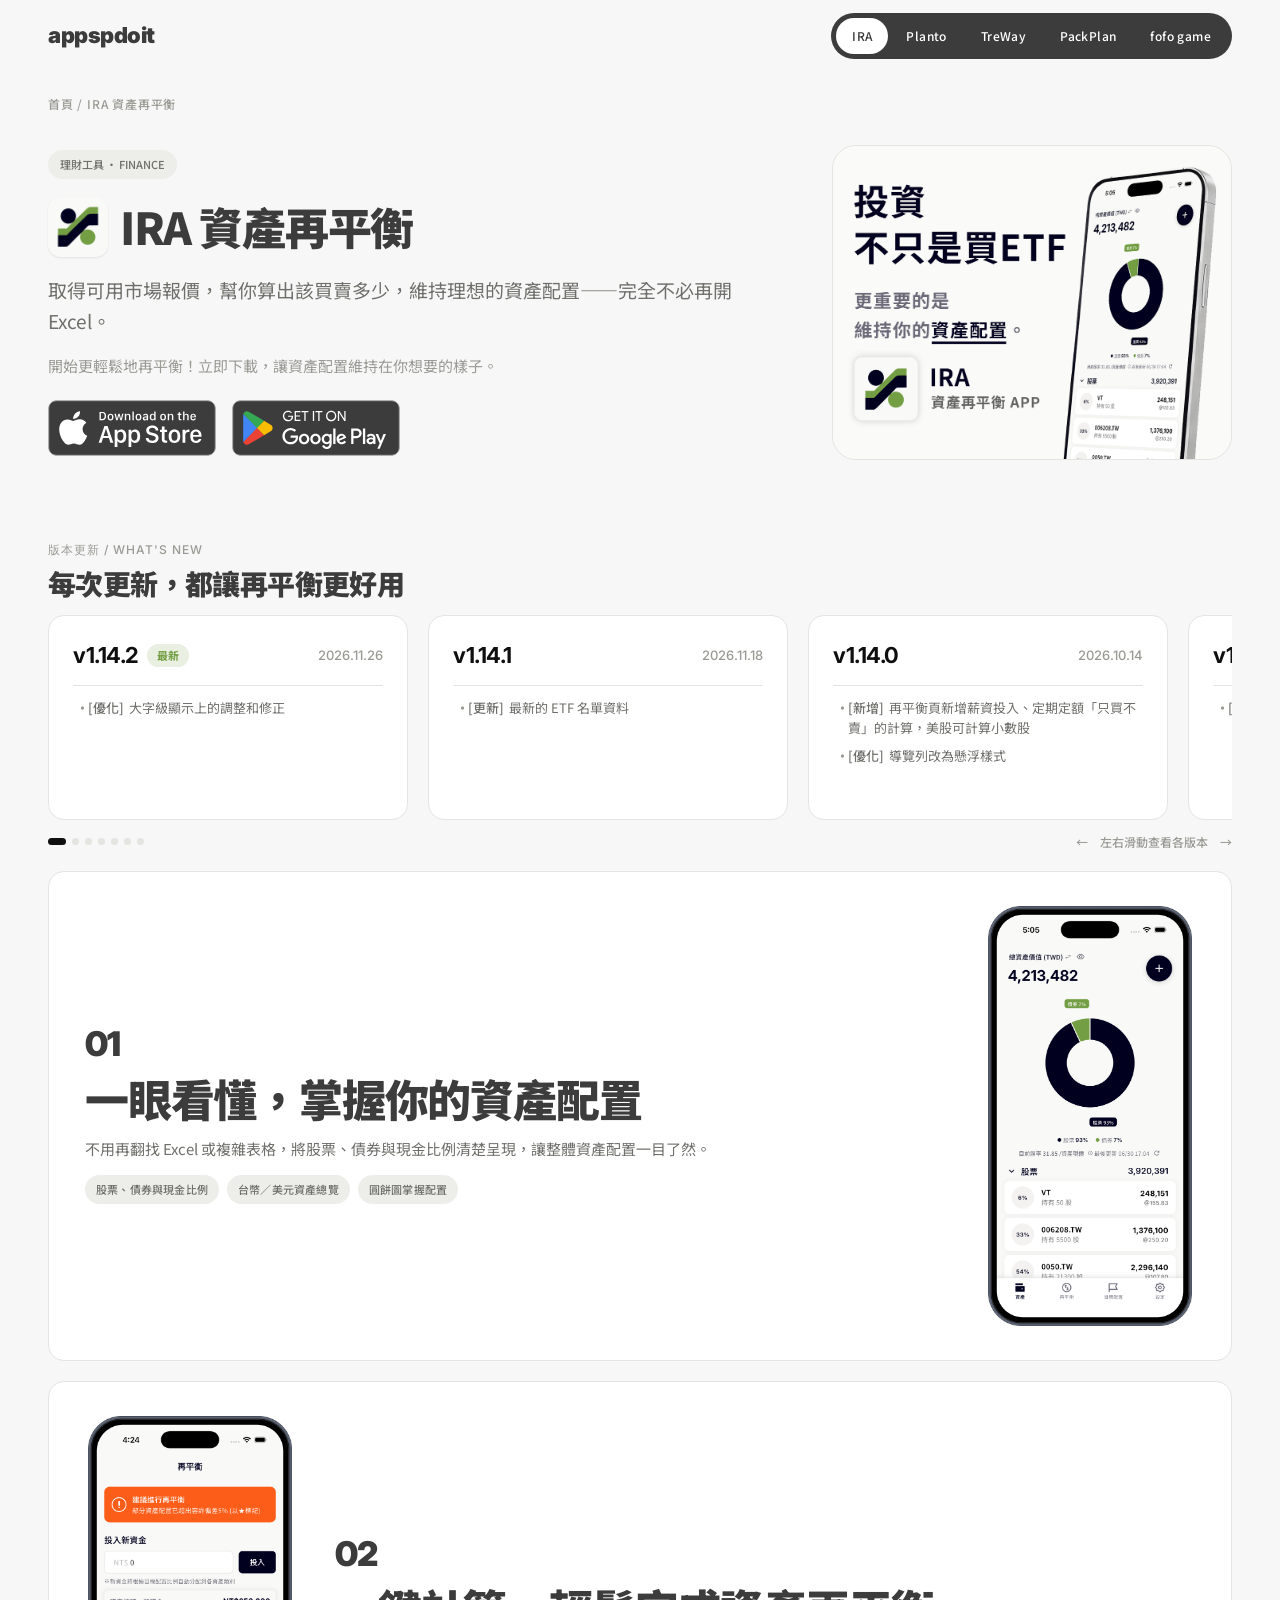
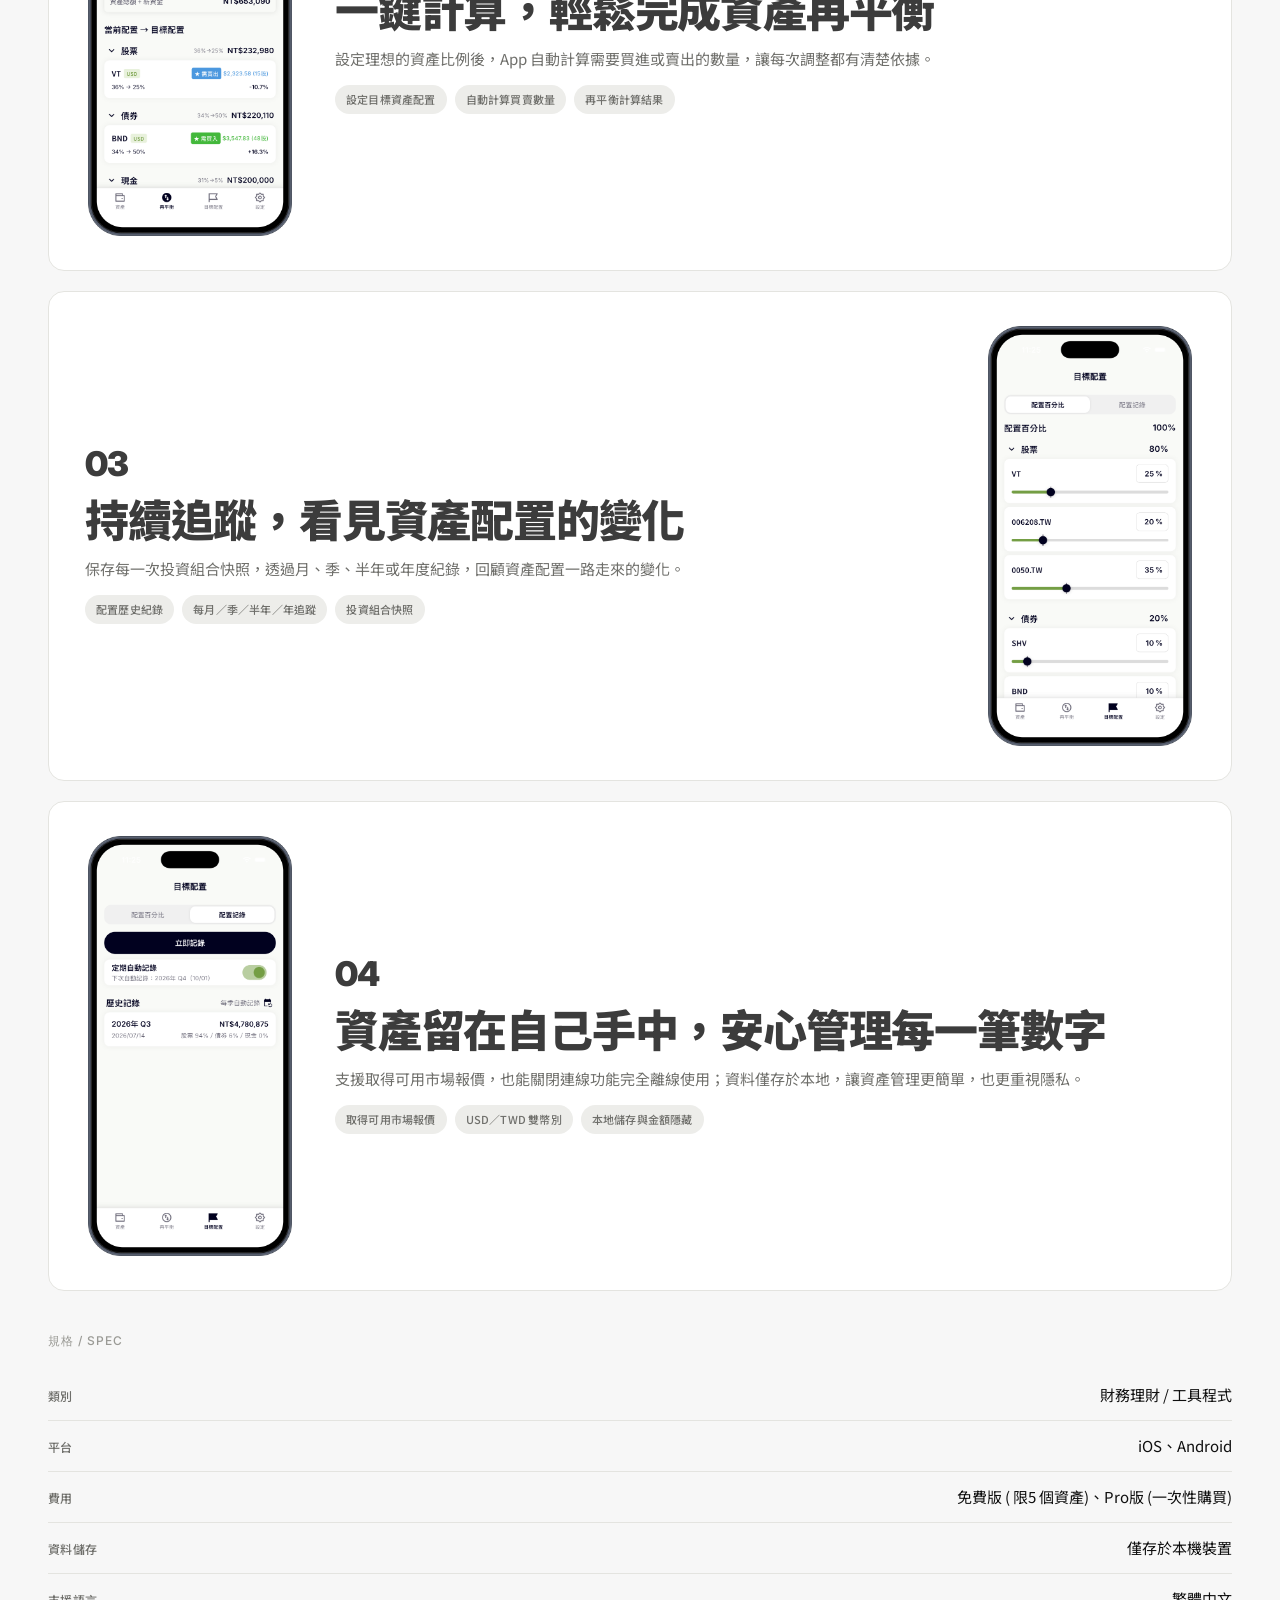
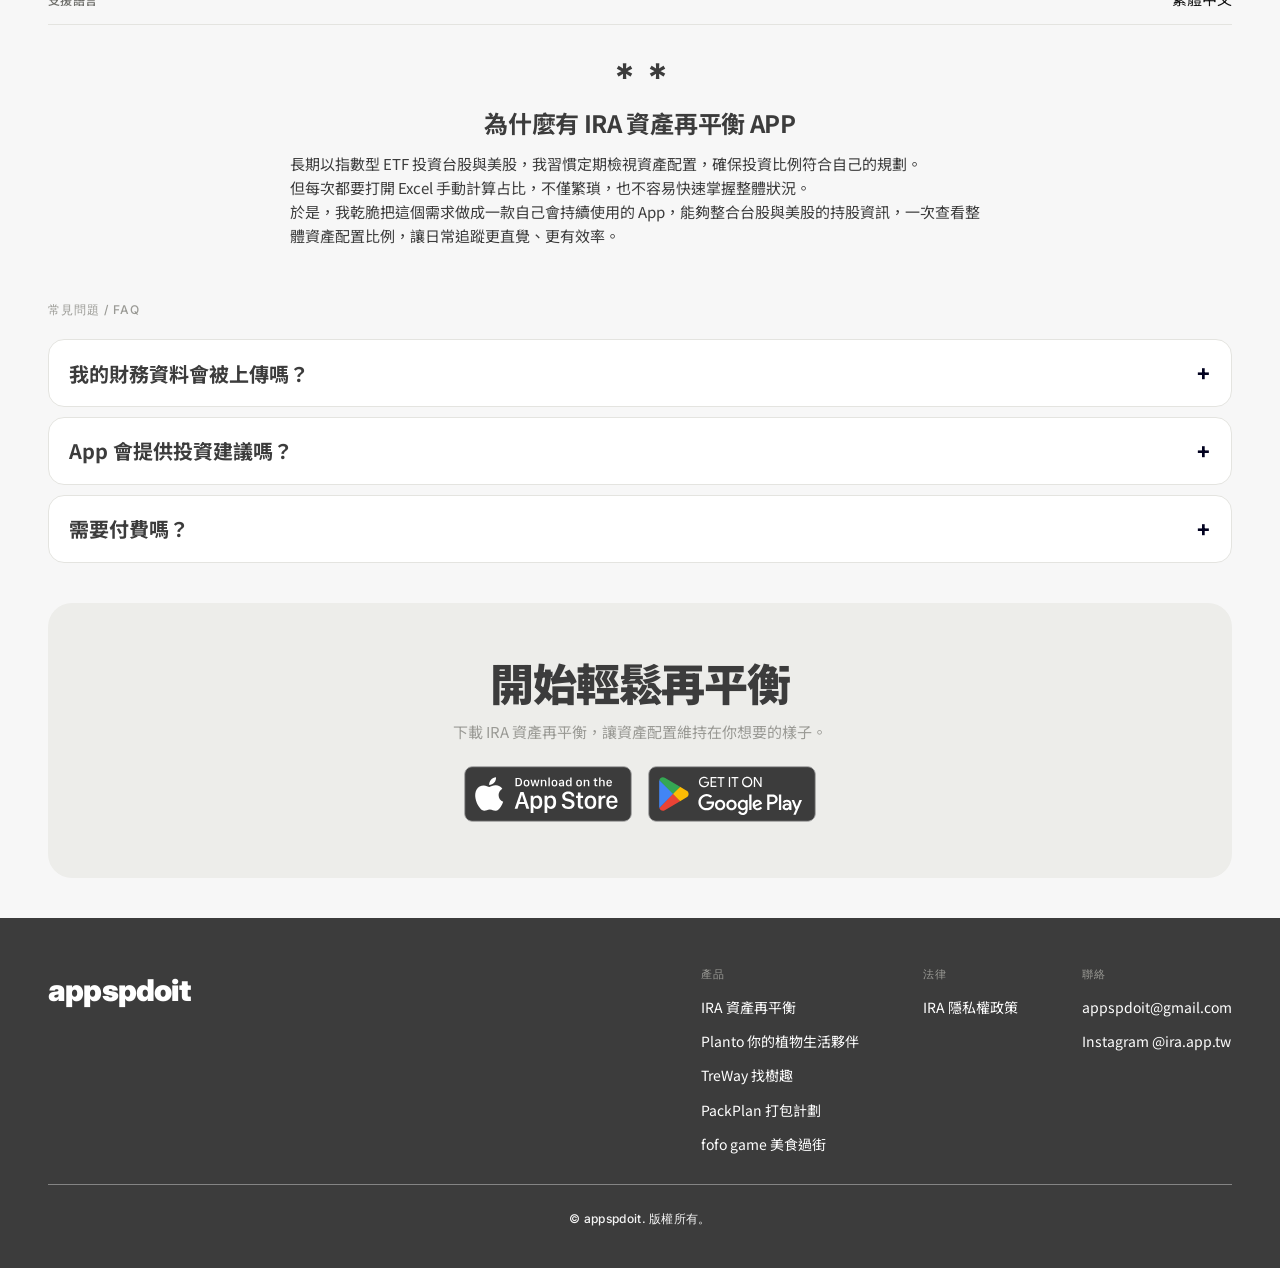
==== commit cad11b2f: "feat(ira): 更新 IRA 預覽圖，首頁與 IRA 頁共用 card-ira.png 移除重複的 ira-hero.png，與其他 App 一致使用 card-<app>.png。  Co-A" ====
--- a/apps/ira.html
+++ b/apps/ira.html
@@ -78,7 +78,7 @@
           <a href="https://play.google.com/store/apps/details?id=com.appspdoit.ira_app" target="_blank" rel="noopener"><img src="../assets/badge-googleplay.svg" alt="Get it on Google Play"></a>
         </div>
       </div>
-      <div class="app-hero-media"><img src="../assets/ira-hero.png" alt="IRA 資產再平衡宣傳圖"></div>
+      <div class="app-hero-media"><img src="../assets/card-ira.png" alt="IRA 資產再平衡宣傳圖"></div>
     </section>
 
     <section class="whatsnew">
